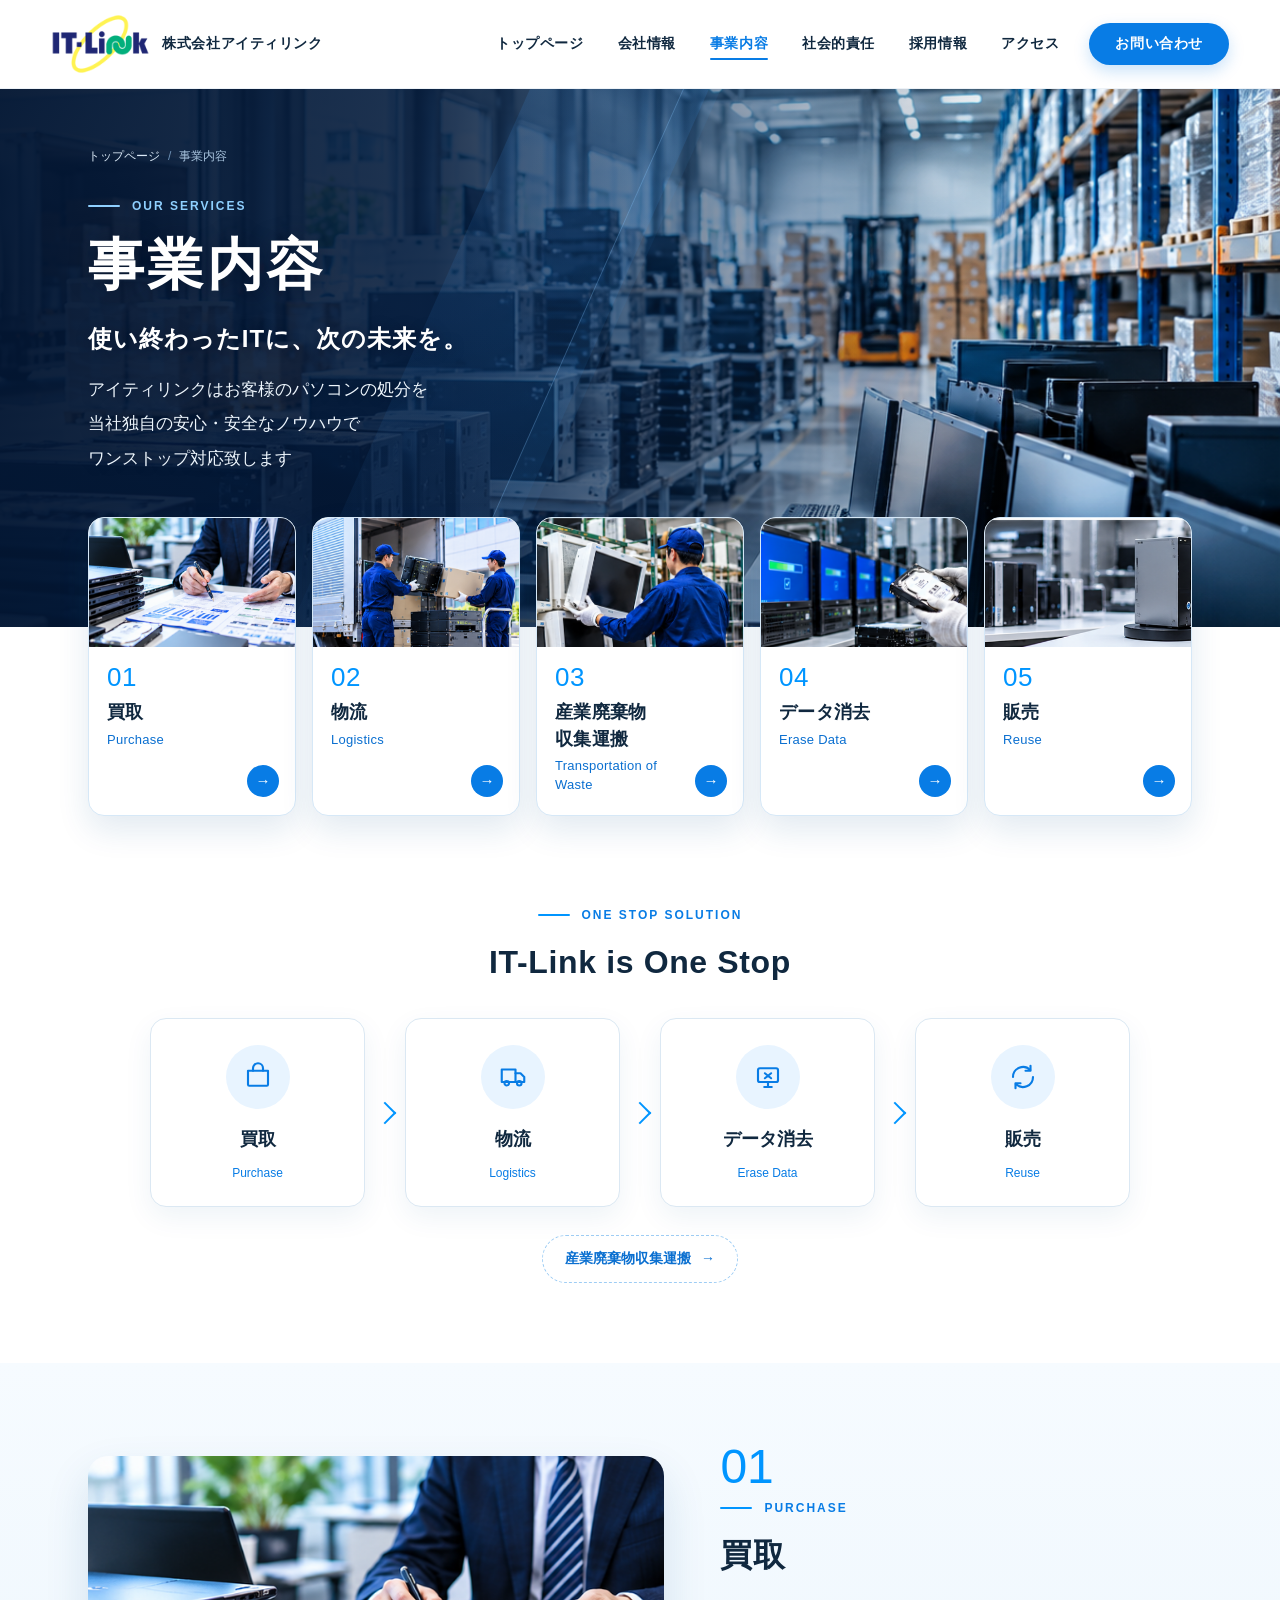
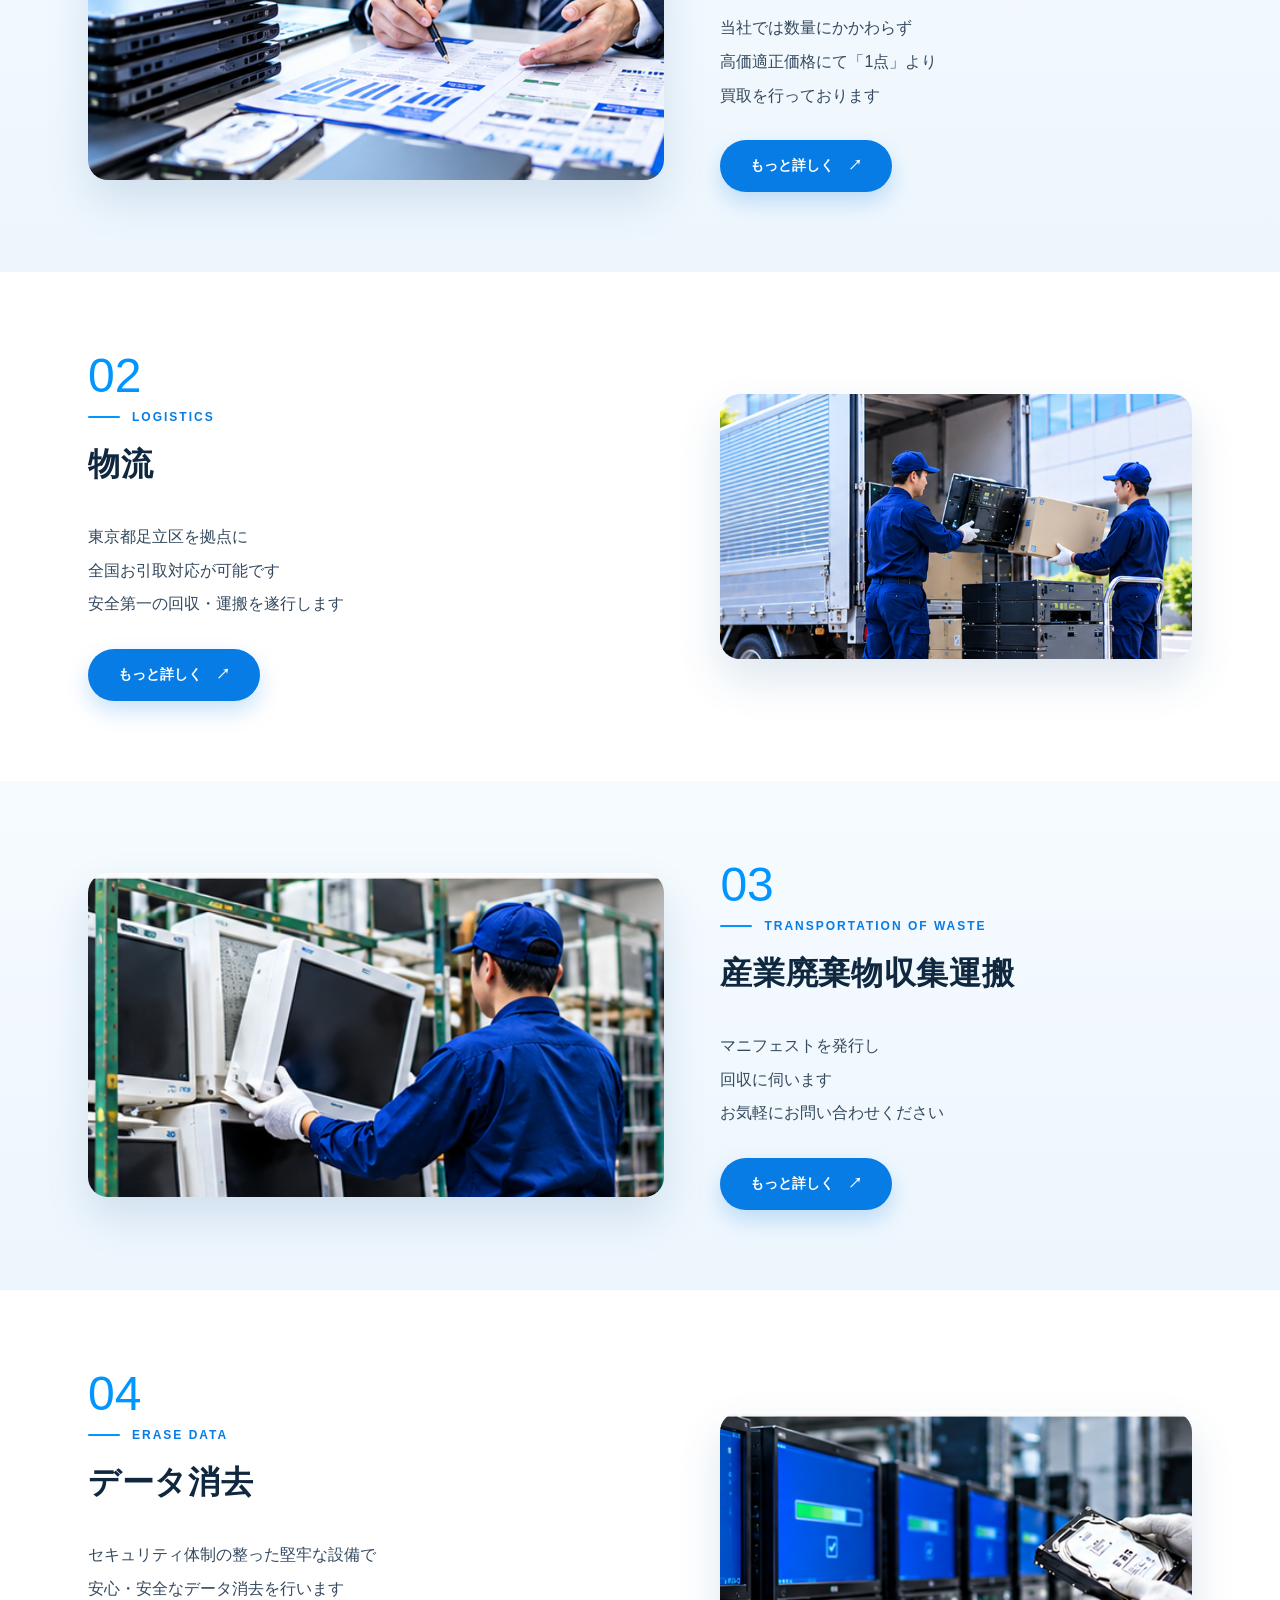
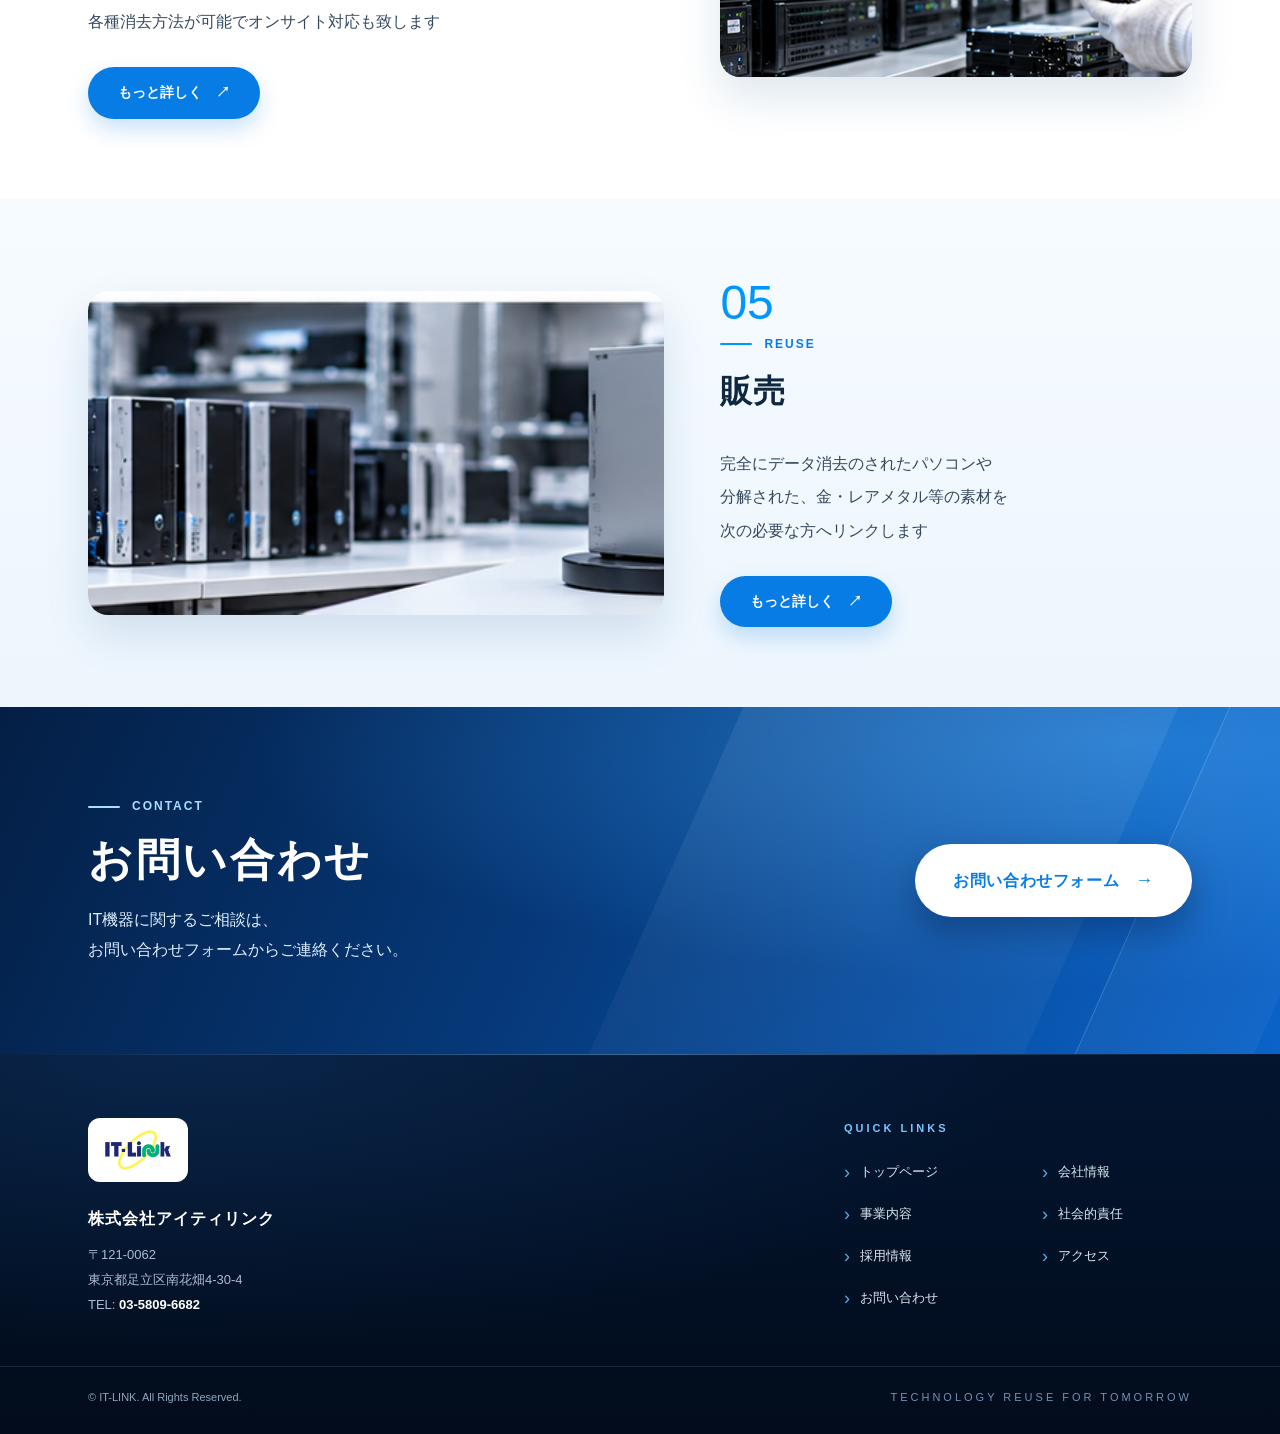
==== service/index.html @ d86beb61 "fix all manu" ====
<!DOCTYPE html>
<html lang="ja">
<head>
  <meta charset="UTF-8">
  <meta name="viewport" content="width=device-width, initial-scale=1.0">

  <meta name="description"
    content="株式会社アイティリンクの事業内容。買取・物流・産業廃棄物収集運搬・データ消去・販売をワンストップで対応致します。">

  <title>事業内容 | 株式会社アイティリンク</title>

  <link rel="stylesheet" href="../assets/css/style.css">
  <link rel="stylesheet" href="../assets/css/company.css">
  <link rel="stylesheet" href="../assets/css/service.css">
  <script src="../assets/js/main.js" defer></script>
</head>

<body class="page-service">

  <!-- HEADER (shared with homepage) -->
  <header class="site-header">
    <div class="header-inner">

      <a href="../index.html" class="site-logo"
         aria-label="株式会社アイティリンク トップページ">
        <img src="../assets/images/IT-link%20logo.png"
             alt="IT-Link"
             class="logo-image"
             width="124" height="80">
        <span class="company-name">株式会社アイティリンク</span>
      </a>

      <button class="menu-toggle"
              type="button"
              aria-label="メニューを開く"
              aria-expanded="false"
              aria-controls="main-navigation">
        <span></span>
        <span></span>
        <span></span>
      </button>

      <nav id="main-navigation"
           class="site-nav"
           aria-label="メインナビゲーション">

        <a href="../index.html" class="nav-link">トップページ</a>

        <a href="../company/index.html" class="nav-link">会社情報</a>

        <a href="index.html" class="nav-link active" aria-current="page">事業内容</a>

        <a href="../responsibility/index.html" class="nav-link">社会的責任</a>

        <a href="../recruit/index.html" class="nav-link">採用情報</a>

        <a href="../index.html#access" class="nav-link">アクセス</a>

        <a href="../contact.html" class="nav-link contact-nav">お問い合わせ</a>

      </nav>
    </div>
  </header>

  <main>

    <!-- SERVICES HERO -->
    <section class="cp-hero sv-hero">
      <!-- photo is anchored right and oversized so the source image's
           embedded heading text (left ~35%) never enters the hero -->
      <div class="sv-hero-photo" aria-hidden="true"></div>
      <div class="sv-hero-shade" aria-hidden="true"></div>
      <div class="container cp-hero-inner">
        <nav class="cp-breadcrumb" aria-label="パンくずリスト">
          <ol>
            <li><a href="../index.html">トップページ</a></li>
            <li aria-current="page">事業内容</li>
          </ol>
        </nav>

        <p class="section-label">OUR SERVICES</p>
        <h1 class="cp-hero-title">事業内容</h1>
        <p class="sv-hero-catch">使い終わったITに、次の未来を。</p>
        <p class="cp-hero-lead">アイティリンクは<wbr>お客様のパソコンの処分を<br>当社独自の安心・安全なノウハウで<br>ワンストップ対応致します</p>
      </div>
    </section>

    <!-- FIVE SERVICE CARDS -->
    <nav class="sv-cards" aria-label="事業内容 一覧">
      <div class="container">
        <ul class="sv-card-list">
          <li>
            <a href="#purchase" class="sv-card">
              <span class="sv-card-photo"><img src="../assets/images/service-01-purchase.png" alt="" width="817" height="390" loading="lazy"></span>
              <span class="sv-card-body">
                <span class="sv-card-no">01</span>
                <span class="sv-card-ja">買取</span>
                <span class="sv-card-en">Purchase</span>
                <span class="sv-card-arrow" aria-hidden="true">→</span>
              </span>
            </a>
          </li>
          <li>
            <a href="#logistics" class="sv-card">
              <span class="sv-card-photo"><img src="../assets/images/service-02-logistics.png" alt="" width="840" height="390" loading="lazy"></span>
              <span class="sv-card-body">
                <span class="sv-card-no">02</span>
                <span class="sv-card-ja">物流</span>
                <span class="sv-card-en">Logistics</span>
                <span class="sv-card-arrow" aria-hidden="true">→</span>
              </span>
            </a>
          </li>
          <li>
            <a href="#waste" class="sv-card">
              <span class="sv-card-photo"><img src="../assets/images/service-03-waste-collection.png" alt="" width="817" height="282" loading="lazy"></span>
              <span class="sv-card-body">
                <span class="sv-card-no">03</span>
                <span class="sv-card-ja">産業廃棄物<br>収集運搬</span>
                <span class="sv-card-en">Transportation of Waste</span>
                <span class="sv-card-arrow" aria-hidden="true">→</span>
              </span>
            </a>
          </li>
          <li>
            <a href="#erase" class="sv-card">
              <span class="sv-card-photo"><img src="../assets/images/service-04-data-erasure.png" alt="" width="840" height="282" loading="lazy"></span>
              <span class="sv-card-body">
                <span class="sv-card-no">04</span>
                <span class="sv-card-ja">データ消去</span>
                <span class="sv-card-en">Erase Data</span>
                <span class="sv-card-arrow" aria-hidden="true">→</span>
              </span>
            </a>
          </li>
          <li>
            <a href="#reuse" class="sv-card">
              <span class="sv-card-photo"><img src="../assets/images/service-05-sales.png" alt="" width="1672" height="238" loading="lazy"></span>
              <span class="sv-card-body">
                <span class="sv-card-no">05</span>
                <span class="sv-card-ja">販売</span>
                <span class="sv-card-en">Reuse</span>
                <span class="sv-card-arrow" aria-hidden="true">→</span>
              </span>
            </a>
          </li>
        </ul>
      </div>
    </nav>

    <!-- ONE STOP -->
    <section class="cp-section sv-onestop" id="onestop">
      <div class="container">
        <p class="section-label">ONE STOP SOLUTION</p>
        <h2 class="section-title">IT-Link is One Stop</h2>

        <ol class="sv-flow">
          <li>
            <a href="#purchase" class="sv-flow-step">
              <span class="sv-flow-icon" aria-hidden="true"><svg viewBox="0 0 24 24" fill="none" stroke="currentColor" stroke-width="1.7" stroke-linecap="round" stroke-linejoin="round"><path d="M4 7h16v11a1 1 0 01-1 1H5a1 1 0 01-1-1z"/><path d="M8 7V5a4 4 0 018 0v2"/></svg></span>
              <span class="sv-flow-ja">買取</span>
              <span class="sv-flow-en">Purchase</span>
            </a>
          </li>
          <li>
            <a href="#logistics" class="sv-flow-step">
              <span class="sv-flow-icon" aria-hidden="true"><svg viewBox="0 0 24 24" fill="none" stroke="currentColor" stroke-width="1.7" stroke-linecap="round" stroke-linejoin="round"><path d="M3 6h11v10H3z"/><path d="M14 9h4l3 3v4h-7"/><circle cx="7" cy="17" r="1.8"/><circle cx="17" cy="17" r="1.8"/></svg></span>
              <span class="sv-flow-ja">物流</span>
              <span class="sv-flow-en">Logistics</span>
            </a>
          </li>
          <li>
            <a href="#erase" class="sv-flow-step">
              <span class="sv-flow-icon" aria-hidden="true"><svg viewBox="0 0 24 24" fill="none" stroke="currentColor" stroke-width="1.7" stroke-linecap="round" stroke-linejoin="round"><rect x="4" y="5" width="16" height="11" rx="1.5"/><path d="M9 20h6M12 16v4M9.5 9l5 4M14.5 9l-5 4"/></svg></span>
              <span class="sv-flow-ja">データ消去</span>
              <span class="sv-flow-en">Erase Data</span>
            </a>
          </li>
          <li>
            <a href="#reuse" class="sv-flow-step">
              <span class="sv-flow-icon" aria-hidden="true"><svg viewBox="0 0 24 24" fill="none" stroke="currentColor" stroke-width="1.7" stroke-linecap="round" stroke-linejoin="round"><path d="M20 12a8 8 0 01-13.7 5.6"/><path d="M4 12a8 8 0 0113.7-5.6"/><path d="M18 3v4h-4M6 21v-4h4"/></svg></span>
              <span class="sv-flow-ja">販売</span>
              <span class="sv-flow-en">Reuse</span>
            </a>
          </li>
        </ol>

        <p class="sv-flow-extra">
          <a href="#waste">産業廃棄物収集運搬 <span aria-hidden="true">→</span></a>
        </p>
      </div>
    </section>

    <!-- SERVICE DETAILS -->
    <section class="cp-section cp-section--tint sv-detail" id="purchase">
      <div class="container sv-detail-inner">
        <figure class="sv-detail-photo">
          <img src="../assets/images/service-01-purchase.png" alt="買取のイメージ画像" width="817" height="390" loading="lazy">
        </figure>
        <div class="sv-detail-text">
          <p class="sv-detail-no">01</p>
          <p class="section-label">PURCHASE</p>
          <h2 class="section-title">買取</h2>
          <p class="sv-detail-desc">当社では数量にかかわらず<br>高価適正価格にて「1点」より<br>買取を行っております</p>
          <a href="https://www.it-link.jp/purchase.html" class="sv-more" target="_blank" rel="noopener noreferrer">
            もっと詳しく <span aria-hidden="true">↗</span>
            <span class="contact-note">（公式サイトの買取ページが新しいタブで開きます）</span>
          </a>
        </div>
      </div>
    </section>

    <section class="cp-section sv-detail sv-detail--reverse" id="logistics">
      <div class="container sv-detail-inner">
        <figure class="sv-detail-photo">
          <img src="../assets/images/service-02-logistics.png" alt="物流のイメージ画像" width="840" height="390" loading="lazy">
        </figure>
        <div class="sv-detail-text">
          <p class="sv-detail-no">02</p>
          <p class="section-label">LOGISTICS</p>
          <h2 class="section-title">物流</h2>
          <p class="sv-detail-desc">東京都足立区を拠点に<br>全国お引取対応が可能です<br>安全第一の回収・運搬を遂行します</p>
          <a href="https://www.it-link.jp/logistics.html" class="sv-more" target="_blank" rel="noopener noreferrer">
            もっと詳しく <span aria-hidden="true">↗</span>
            <span class="contact-note">（公式サイトの物流ページが新しいタブで開きます）</span>
          </a>
        </div>
      </div>
    </section>

    <section class="cp-section cp-section--tint sv-detail" id="waste">
      <div class="container sv-detail-inner">
        <figure class="sv-detail-photo">
          <img src="../assets/images/service-03-waste-collection.png" alt="産業廃棄物収集運搬のイメージ画像" width="817" height="282" loading="lazy">
        </figure>
        <div class="sv-detail-text">
          <p class="sv-detail-no">03</p>
          <p class="section-label">TRANSPORTATION OF WASTE</p>
          <h2 class="section-title">産業廃棄物収集運搬</h2>
          <p class="sv-detail-desc">マニフェストを発行し<br>回収に伺います<br>お気軽にお問い合わせください</p>
          <a href="https://www.it-link.jp/waste.html" class="sv-more" target="_blank" rel="noopener noreferrer">
            もっと詳しく <span aria-hidden="true">↗</span>
            <span class="contact-note">（公式サイトの産業廃棄物収集運搬ページが新しいタブで開きます）</span>
          </a>
        </div>
      </div>
    </section>

    <section class="cp-section sv-detail sv-detail--reverse" id="erase">
      <div class="container sv-detail-inner">
        <figure class="sv-detail-photo">
          <img src="../assets/images/service-04-data-erasure.png" alt="データ消去のイメージ画像" width="840" height="282" loading="lazy">
        </figure>
        <div class="sv-detail-text">
          <p class="sv-detail-no">04</p>
          <p class="section-label">ERASE DATA</p>
          <h2 class="section-title">データ消去</h2>
          <p class="sv-detail-desc">セキュリティ体制の整った堅牢な設備で<br>安心・安全なデータ消去を行います<br>各種消去方法が可能でオンサイト対応も致します</p>
          <a href="https://www.it-link.jp/erase.html" class="sv-more" target="_blank" rel="noopener noreferrer">
            もっと詳しく <span aria-hidden="true">↗</span>
            <span class="contact-note">（公式サイトのデータ消去ページが新しいタブで開きます）</span>
          </a>
        </div>
      </div>
    </section>

    <section class="cp-section cp-section--tint sv-detail" id="reuse">
      <div class="container sv-detail-inner">
        <figure class="sv-detail-photo">
          <img src="../assets/images/service-05-sales.png" alt="販売のイメージ画像" width="1672" height="238" loading="lazy">
        </figure>
        <div class="sv-detail-text">
          <p class="sv-detail-no">05</p>
          <p class="section-label">REUSE</p>
          <h2 class="section-title">販売</h2>
          <p class="sv-detail-desc">完全にデータ消去のされたパソコンや<br>分解された、金・レアメタル等の素材を<br>次の必要な方へリンクします</p>
          <a href="https://www.it-link.jp/reuse.html" class="sv-more" target="_blank" rel="noopener noreferrer">
            もっと詳しく <span aria-hidden="true">↗</span>
            <span class="contact-note">（公式サイトの販売ページが新しいタブで開きます）</span>
          </a>
        </div>
      </div>
    </section>

    <!-- CONTACT (shared with homepage) -->
    <section class="contact-section section" id="contact">
      <div class="container contact-layout">

        <div class="contact-text">
          <p class="section-label">CONTACT</p>
          <h2 class="section-title">お問い合わせ</h2>
          <p class="contact-description">IT機器に関するご相談は、<br>お問い合わせフォームから<wbr>ご連絡ください。</p>
        </div>

        <div class="contact-action">
          <a href="../contact.html" class="contact-button">
            お問い合わせフォーム <span class="contact-button-icon" aria-hidden="true">→</span>
          </a>
        </div>

      </div>
    </section>

  </main>

  <!-- FOOTER (shared with homepage) -->
  <footer class="site-footer">
    <div class="container footer-inner">

      <div class="footer-company">
        <span class="footer-logo">
          <img src="../assets/images/IT-link%20logo.png" alt="IT-Link"
               width="124" height="80" loading="lazy">
        </span>
        <p class="footer-name">株式会社アイティリンク</p>
        <address class="footer-address">
          〒121-0062<br>
          東京都足立区南花畑4-30-4<br>
          TEL: <a href="tel:0358096682">03-5809-6682</a>
        </address>
      </div>

      <nav class="footer-nav" aria-label="フッターナビゲーション">
        <p class="footer-nav-title">QUICK LINKS</p>
        <ul class="footer-links">
          <li><a href="../index.html">トップページ</a></li>
          <li><a href="../company/index.html">会社情報</a></li>
          <li><a href="index.html" aria-current="page">事業内容</a></li>
          <li><a href="../responsibility/index.html">社会的責任</a></li>
          <li><a href="../recruit/index.html">採用情報</a></li>
          <li><a href="../index.html#access">アクセス</a></li>
          <li><a href="../contact.html">お問い合わせ</a></li>
        </ul>
      </nav>

    </div>

    <div class="footer-bottom">
      <div class="container footer-bottom-inner">
        <p class="footer-copy">&copy; IT-LINK. All Rights Reserved.</p>
        <p class="footer-tagline">TECHNOLOGY REUSE FOR TOMORROW</p>
      </div>
    </div>
  </footer>

</body>
</html>
---- assets/css/style.css ----
/* =========================================================
   IT-Link Homepage — Design B
   ========================================================= */

:root {
  --blue: #087ce5;
  --blue-bright: #0095ff;
  --blue-deep: #075cce;
  --navy: #052a50;
  --ink: #10283f;
  --muted: #5d7083;
  --pale: #ecf7ff;
  --pale-2: #e2f3ff;
  --line: #dce7ee;
  --white: #ffffff;
  --radius: 14px;
  --container: 1180px;
  --gutter: 38px;
}

*,
*::before,
*::after {
  box-sizing: border-box;
}

html {
  scroll-behavior: smooth;
  scroll-padding-top: 100px;
}

body {
  margin: 0;
  background: var(--white);
  color: var(--ink);
  font-family: "Noto Sans JP", "Hiragino Sans", "Yu Gothic", Meiryo, sans-serif;
  line-height: 1.85;
  overflow-x: hidden;
}

a {
  color: inherit;
  text-decoration: none;
}

img {
  max-width: 100%;
}

button {
  font: inherit;
  cursor: pointer;
}

a:focus-visible,
button:focus-visible {
  outline: 3px solid #0064b9;
  outline-offset: 4px;
}

.container {
  max-width: var(--container);
  margin: 0 auto;
  padding: 0 var(--gutter);
}

.section {
  padding-top: 80px;
  padding-bottom: 80px;
}

.section-label {
  margin: 0 0 12px;
  color: var(--blue);
  font-size: 12px;
  font-weight: 800;
  letter-spacing: 2px;
}

.section-title {
  margin: 0 0 20px;
  font-size: 32px;
  line-height: 1.5;
  letter-spacing: 0.02em;
}

.section-description {
  margin: 0 0 35px;
  color: var(--muted);
  font-size: 14px;
}

/* Shared pill buttons */
.outline-button,
.contact-button {
  display: inline-flex;
  align-items: center;
  gap: 20px;
  padding: 10px 25px;
  border-radius: 50px;
  font-size: 13px;
  font-weight: 700;
  transition: background 0.2s, transform 0.2s;
}

.outline-button {
  border: 1px solid #65b5ff;
  color: #0080dc;
}

.outline-button:hover {
  background: #e6f4ff;
  transform: translateY(-2px);
}

/* =========================================================
   HEADER
   ========================================================= */

.site-header {
  position: sticky;
  top: 0;
  z-index: 100;
  background: rgba(255, 255, 255, 0.94);
  backdrop-filter: blur(16px);
  border-bottom: 1px solid #edf2f7;
}

.header-inner {
  position: relative;
  display: flex;
  align-items: center;
  justify-content: space-between;
  gap: 28px;
  padding: 12px 4%;
}

/* HEADER LOGO */
.site-logo {
  display: inline-flex;
  align-items: center;
  gap: 12px;
  text-decoration: none;
  flex-shrink: 0;
}

.logo-image {
  display: block;
  width: auto;
  height: 64px;
  max-width: 100%;
  object-fit: contain;
}

.company-name {
  color: var(--ink);
  font-size: 14px;
  font-weight: 700;
  letter-spacing: 0.04em;
  white-space: nowrap;
}

.site-nav {
  display: flex;
  align-items: center;
  gap: 6px;
}

/* single-line Japanese labels with a thin underline indicator */
.nav-link {
  position: relative;
  display: flex;
  align-items: center;
  padding: 10px 14px;
  color: var(--ink);
  font-size: 14px;
  font-weight: 700;
  line-height: 1.4;
  letter-spacing: 0.04em;
  white-space: nowrap;
  transition: color 0.2s;
}

.nav-link::after {
  content: "";
  position: absolute;
  left: 14px;
  right: 14px;
  bottom: 4px;
  height: 2px;
  border-radius: 2px;
  background: var(--blue);
  transform: scaleX(0);
  transition: transform 0.25s;
}

.nav-link:hover,
.nav-link.active {
  color: var(--blue);
}

.nav-link:hover::after,
.nav-link.active::after {
  transform: scaleX(1);
}

.nav-link.contact-nav {
  margin-left: 10px;
  padding: 11px 26px;
  border-radius: 50px;
  background: var(--blue);
  color: var(--white);
  box-shadow: 0 6px 16px rgba(8, 124, 229, 0.22);
  transition: background 0.2s, transform 0.2s;
}

.nav-link.contact-nav::after {
  display: none;
}

.nav-link.contact-nav:hover {
  background: var(--blue-deep);
  color: var(--white);
  transform: translateY(-1px);
}

.menu-toggle {
  display: none;
  width: 44px;
  height: 44px;
  padding: 0;
  border: 1px solid #cce5f8;
  border-radius: 50%;
  background: var(--white);
  flex-direction: column;
  align-items: center;
  justify-content: center;
  gap: 5px;
}

.menu-toggle span {
  display: block;
  width: 18px;
  height: 2px;
  border-radius: 2px;
  background: var(--blue);
  transition: transform 0.2s, opacity 0.2s;
}

.menu-toggle[aria-expanded="true"] span:nth-child(1) {
  transform: translateY(7px) rotate(45deg);
}

.menu-toggle[aria-expanded="true"] span:nth-child(2) {
  opacity: 0;
}

.menu-toggle[aria-expanded="true"] span:nth-child(3) {
  transform: translateY(-7px) rotate(-45deg);
}

/* =========================================================
   HERO
   ========================================================= */

.hero {
  display: flex;
  align-items: center;
  min-height: clamp(440px, 44vw, 700px);
  border-radius: 0 0 85px 0;
  color: var(--white);
  background-color: #06275a;
  background-image:
    linear-gradient(90deg, rgba(5, 34, 80, 0.75) 0%, rgba(5, 34, 80, 0.35) 38%, rgba(5, 34, 80, 0) 60%),
    url("../images/hero-itlink.png");
  background-size: 100% 100%, cover;
  background-position: center, right center;
  background-repeat: no-repeat;
}

.hero-inner {
  width: 100%;
  max-width: var(--container);
  margin: 0 auto;
  padding: 60px var(--gutter);
}

.hero .section-label {
  color: #a9deff;
  font-size: 10px;
}

.hero h1 {
  max-width: 600px;
  margin: 14px 0 23px;
  font-size: clamp(36px, 3.6vw, 58px);
  line-height: 1.4;
  letter-spacing: -1px;
}

.hero-description {
  margin: 0;
  color: #e0f2ff;
  font-size: 17px;
}

.hero-bottom-text {
  display: flex;
  align-items: center;
  gap: 24px;
  margin: 40px 0 0;
  font-size: 10px;
  letter-spacing: 2px;
}

.hero-bottom-text::before {
  content: "";
  width: 60px;
  height: 1px;
  background: #b8dfff;
}

.hero-bottom-text::after {
  content: "↓";
  font-size: 21px;
  line-height: 1;
}

/* =========================================================
   SERVICE
   ========================================================= */

.services {
  padding-bottom: 20px;
  overflow: hidden;
}

.service-grid {
  display: grid;
  grid-template-columns: repeat(2, 1fr);
  gap: 20px;
}

.service-card {
  position: relative;
  display: flex;
  min-height: 290px;
  overflow: hidden;
  border-radius: var(--radius);
  background: #dceefb;
  box-shadow: 0 10px 30px rgba(0, 72, 140, 0.08);
  isolation: isolate;
}

.service-card-05 {
  grid-column: 1 / -1;
  min-height: 250px;
}

/* photo (slight scale hides thin crop edges in the source files) */
.service-image {
  position: absolute;
  inset: 0;
  z-index: -2;
  width: 100%;
  height: 100%;
  object-fit: cover;
  object-position: right center;
  transform: scale(1.04);
  transition: transform 0.5s ease;
}

.service-card:hover .service-image {
  transform: scale(1.08);
}

/* soft outer diagonal layer */
.service-card::before {
  content: "";
  position: absolute;
  inset: 0;
  z-index: -1;
  background: linear-gradient(105deg, rgba(234, 246, 255, 0.55) 0%, rgba(234, 246, 255, 0.55) 62%, transparent 62.2%);
}

.service-card-05::before {
  background: linear-gradient(105deg, rgba(234, 246, 255, 0.55) 0%, rgba(234, 246, 255, 0.55) 44%, transparent 44.2%);
}

/* translucent text panel with diagonal edge */
.service-body {
  display: flex;
  flex-direction: column;
  align-items: flex-start;
  justify-content: center;
  width: 56%;
  padding: 28px 64px 28px 32px;
  background: rgba(236, 247, 255, 0.9);
  clip-path: polygon(0 0, 100% 0, 80% 100%, 0 100%);
  backdrop-filter: blur(2px);
}

.service-card-05 .service-body {
  width: 40%;
}

.service-number {
  color: #0085e8;
  font-size: 12px;
  font-weight: 700;
  letter-spacing: 2px;
}

.service-card h3 {
  margin: 4px 0 2px;
  color: var(--ink);
  font-size: 27px;
  line-height: 1.4;
}

.service-en {
  margin: 0;
  color: #4a6a86;
  font-size: 11px;
  font-weight: 600;
  line-height: 1.5;
  letter-spacing: 1.5px;
}

.service-line {
  display: block;
  width: 48px;
  height: 3px;
  margin: 14px 0 18px;
  border-radius: 3px;
  background: linear-gradient(90deg, var(--blue-bright), #2fae5a);
}

.service-button {
  display: inline-flex;
  align-items: center;
  gap: 10px;
  padding: 9px 20px;
  border-radius: 50px;
  background: #1e8a3c;
  color: var(--white);
  font-size: 13px;
  font-weight: 700;
  line-height: 1.4;
  box-shadow: 0 6px 14px rgba(30, 138, 60, 0.25);
  transition: background 0.2s, transform 0.2s;
}

.service-button:hover {
  background: #176f30;
  transform: translateY(-2px);
}

/* Outline "IT-LINK" band */
.background-text {
  width: 100vw;
  margin: 30px 0 0 calc(50% - 50vw);
  overflow: hidden;
  white-space: nowrap;
  color: transparent;
  -webkit-text-stroke: 1px #cbe7ff;
  font: bold 130px/1.2 Arial, sans-serif;
  letter-spacing: 8px;
  user-select: none;
  pointer-events: none;
}

/* Two identical groups side by side; shifting the track by -50%
   lands group 2 exactly where group 1 started, so the loop never jumps. */
.background-text-track {
  display: flex;
  width: max-content;
  animation: background-text-marquee 30s linear infinite;
  will-change: transform;
}

.background-text-group {
  display: flex;
  flex-shrink: 0;
}

.background-text-group > span {
  padding-right: 0.35em;
}

@keyframes background-text-marquee {
  from {
    transform: translate3d(0, 0, 0);
  }

  to {
    transform: translate3d(-50%, 0, 0);
  }
}

/* =========================================================
   COMPANY
   ========================================================= */

.company-section {
  padding-top: 80px;
  padding-bottom: 80px;
  background: linear-gradient(180deg, #f7fbfe 0%, #ffffff 100%);
}

/* one unified card: text 45% / image 55% */
.company-card {
  display: grid;
  grid-template-columns: minmax(0, 45fr) minmax(0, 55fr);
  min-height: 440px;
  overflow: hidden;
  border: 1px solid #e3eef7;
  border-radius: 28px;
  background: var(--white);
  box-shadow: 0 24px 60px rgba(18, 82, 140, 0.12);
}

.company-content {
  display: flex;
  flex-direction: column;
  justify-content: center;
  align-items: flex-start;
  padding: 64px 56px;
  background: linear-gradient(135deg, #ffffff 0%, #f4f9fe 55%, #e8f3fd 100%);
}

/* label with a leading blue rule */
.company-section .section-label {
  display: flex;
  align-items: center;
  gap: 12px;
}

.company-section .section-label::before {
  content: "";
  width: 32px;
  height: 2px;
  border-radius: 2px;
  background: var(--blue-bright);
}

.company-section .section-title {
  margin-bottom: 22px;
  font-size: 38px;
  letter-spacing: 0.06em;
}

.company-content .section-description {
  margin-bottom: 34px;
  padding-left: 18px;
  border-left: 2px solid #cfe6f8;
  color: #4f6478;
  font-size: 15px;
  line-height: 2.1;
}

/* solid blue pill with round arrow */
.company-button {
  display: inline-flex;
  align-items: center;
  gap: 18px;
  min-height: 52px;
  padding: 7px 7px 7px 28px;
  border-radius: 50px;
  background: var(--blue);
  color: var(--white);
  font-size: 14px;
  font-weight: 700;
  letter-spacing: 0.06em;
  box-shadow: 0 10px 24px rgba(8, 124, 229, 0.25);
  transition: background 0.2s, box-shadow 0.2s, transform 0.2s;
}

.company-button-arrow {
  display: grid;
  place-items: center;
  width: 38px;
  height: 38px;
  border-radius: 50%;
  background: var(--white);
  color: var(--blue);
  font-size: 15px;
  transition: transform 0.2s;
}

.company-button:hover {
  background: var(--blue-deep);
  box-shadow: 0 14px 28px rgba(8, 124, 229, 0.3);
  transform: translateY(-2px);
}

.company-button:hover .company-button-arrow {
  transform: translateX(3px);
}

/* image fills the whole right half */
.company-image {
  position: relative;
  min-height: 100%;
  margin: 0;
  overflow: hidden;
}

.company-image img {
  position: absolute;
  inset: 0;
  display: block;
  width: 100%;
  height: 100%;
  object-fit: cover;
  object-position: 5% center;
  transition: transform 0.6s ease;
}

.company-card:hover .company-image img {
  transform: scale(1.03);
}

/* disclaimer label on the image */
.company-image figcaption {
  position: absolute;
  right: 16px;
  bottom: 16px;
  z-index: 2;
  padding: 3px 12px;
  border-radius: 20px;
  background: rgba(255, 255, 255, 0.88);
  color: #3f5568;
  font-size: 11px;
  line-height: 1.6;
}

/* fade-in on scroll (enabled by main.js only) */
.reveal-ready .company-card {
  opacity: 0;
  transform: translateY(24px);
  transition: opacity 0.8s ease, transform 0.8s ease;
}

.reveal-ready .company-card.is-visible {
  opacity: 1;
  transform: none;
}

/* =========================================================
   ENVIRONMENT
   ========================================================= */

/* full-width pale-blue band: image bleeds to the left edge */
.environment-section {
  padding: 0;
  background: linear-gradient(90deg, #e2f3ff 0%, #eef8ff 100%);
}

.environment-layout {
  display: grid;
  grid-template-columns: 50% minmax(0, 1fr);
  align-items: stretch;
}

.environment-content {
  align-self: center;
  /* right edge lines up with the page container */
  padding: 56px max(var(--gutter), calc((100vw - var(--container)) / 2 + var(--gutter))) 56px 64px;
}

/* label with a leading green rule */
.environment-section .section-label {
  display: flex;
  align-items: center;
  gap: 12px;
}

.environment-section .section-label::before {
  content: "";
  width: 32px;
  height: 2px;
  border-radius: 2px;
  background: #2fae5a;
}

.environment-section .section-title {
  margin-bottom: 18px;
  font-size: 36px;
  letter-spacing: 0.04em;
}

.environment-lead {
  margin: 0 0 26px;
  color: #4f6478;
  font-size: 15px;
  line-height: 2;
}

.environment-caption {
  display: inline-flex;
  align-items: center;
  gap: 10px;
  margin: 0;
  padding: 8px 18px;
  border-radius: 50px;
  background: #e8f6ec;
  color: #1f7a3c;
  font-size: 14px;
  font-weight: 700;
}

.environment-caption::before {
  content: "";
  width: 8px;
  height: 8px;
  border-radius: 50%;
  background: #2fae5a;
}

/* image fills the left half, rounded top-right corner */
.environment-image {
  position: relative;
  min-height: 400px;
  margin: 0;
  overflow: hidden;
  border-radius: 0 140px 0 0;
}

.environment-image img {
  position: absolute;
  inset: 0;
  display: block;
  width: 100%;
  height: 100%;
  object-fit: cover;
  object-position: 72% center;
}

/* =========================================================
   SOCIAL RESPONSIBILITY
   ========================================================= */

.responsibility-section {
  padding-top: 72px;
  padding-bottom: 72px;
  background: linear-gradient(180deg, #f6fbff 0%, #edf6fd 100%);
}

/* label with a leading blue rule */
.responsibility-section .section-label {
  display: flex;
  align-items: center;
  gap: 12px;
}

.responsibility-section .section-label::before {
  content: "";
  width: 32px;
  height: 2px;
  border-radius: 2px;
  background: var(--blue-bright);
}

.responsibility-grid {
  display: grid;
  grid-template-columns: repeat(3, minmax(0, 1fr));
  gap: 24px;
  margin-top: 32px;
}

/* vertical card: icon / title / link (equal heights via grid stretch) */
.responsibility-card {
  display: flex;
  flex-direction: column;
  align-items: flex-start;
  min-height: 236px;
  padding: 32px 28px 26px;
  border: 1px solid #dbe8f3;
  border-radius: 18px;
  background: var(--white);
  box-shadow: 0 10px 30px rgba(18, 82, 140, 0.07);
  transition: border-color 0.25s, box-shadow 0.25s, transform 0.25s;
}

.responsibility-icon {
  display: grid;
  place-items: center;
  width: 64px;
  height: 64px;
  margin-bottom: 22px;
  overflow: hidden;
  border-radius: 16px;
  background: #e8f4ff;
  transition: box-shadow 0.25s;
}

/* 3D artwork: the source files carry their own pale-blue tile with
   uneven white corners, so zoom slightly and let the tile clip them */
.responsibility-icon img {
  --icon-zoom: 1.18;
  display: block;
  width: 100%;
  height: 100%;
  object-fit: cover;
  transform: scale(var(--icon-zoom));
  transition: transform 0.25s;
}

/* per-file crop: keep the orbit ring, hide the privacy file's left strip */
.responsibility-icon img[src*="security"] {
  --icon-zoom: 1.13;
  transform-origin: 55% 55%;
}

.responsibility-icon img[src*="privacy"] {
  --icon-zoom: 1.12;
  transform-origin: 84% 50%;
}

.responsibility-title {
  margin: 0 0 24px;
  color: var(--ink);
  font-size: 19px;
  font-weight: 700;
  line-height: 1.5;
  letter-spacing: 0.02em;
}

/* link row pinned to the card bottom */
.responsibility-more {
  width: 100%;
  margin-top: auto;
  padding-top: 16px;
  border-top: 1px solid #edf2f8;
  color: #0080dc;
  font-size: 13px;
  font-weight: 700;
  white-space: nowrap;
}

.responsibility-more span {
  display: inline-block;
  margin-left: 4px;
  transition: transform 0.25s;
}

.responsibility-card:hover,
.responsibility-card:focus-visible {
  border-color: #5aaef0;
  box-shadow: 0 18px 38px rgba(0, 105, 197, 0.14);
  transform: translateY(-4px);
}

.responsibility-card:hover .responsibility-icon,
.responsibility-card:focus-visible .responsibility-icon {
  box-shadow: 0 0 0 3px var(--blue);
}

.responsibility-card:hover .responsibility-icon img,
.responsibility-card:focus-visible .responsibility-icon img {
  transform: scale(calc(var(--icon-zoom) + 0.05));
}

.responsibility-card:hover .responsibility-more span,
.responsibility-card:focus-visible .responsibility-more span {
  transform: translateX(4px);
}

/* =========================================================
   REUSE STORE / SOCIAL MEDIA
   ========================================================= */

.links-section {
  padding-top: 72px;
  padding-bottom: 80px;
  background: linear-gradient(180deg, #ffffff 0%, #f6fafe 100%);
}

/* two equal-height cards */
.links-layout {
  display: grid;
  grid-template-columns: repeat(2, minmax(0, 1fr));
  align-items: stretch;
  gap: 24px;
}

.links-block {
  display: flex;
  flex-direction: column;
  padding: 36px 32px 32px;
  border: 1px solid #dbe8f3;
  border-radius: 18px;
  background: var(--white);
  box-shadow: 0 10px 30px rgba(18, 82, 140, 0.07);
}

.links-description {
  margin: -6px 0 24px;
  color: #627586;
  font-size: 14px;
}

.link-cards {
  display: flex;
  flex-direction: column;
  gap: 12px;
  margin-top: auto;
}

/* full-width row: logo | name | arrow */
.link-card {
  display: flex;
  align-items: center;
  gap: 16px;
  min-height: 72px;
  padding: 12px 20px 12px 12px;
  border: 1px solid #e1ecf5;
  border-radius: 12px;
  background: #f8fbfe;
  color: var(--ink);
  font-size: 15px;
  font-weight: 700;
  transition: border-color 0.2s, background 0.2s, box-shadow 0.2s, transform 0.2s;
}

/* uniform logo tile; square brand tiles fill it, glyphs sit inside */
.link-logo {
  display: grid;
  flex-shrink: 0;
  place-items: center;
  width: 48px;
  height: 48px;
  padding: 8px;
  overflow: hidden;
  border: 1px solid #e3edf5;
  border-radius: 12px;
  background: var(--white);
}

.link-logo img {
  display: block;
  width: 100%;
  height: 100%;
  object-fit: contain;
}

.link-logo--fill {
  padding: 0;
  border: 0;
}

.link-logo--fill img {
  object-fit: cover;
}

.link-card-name {
  flex: 1;
  min-width: 0;
}

.link-card-icon {
  color: var(--blue-bright);
  font-size: 17px;
  transition: transform 0.2s;
}

/* screen-reader-only "opens in new tab" note */
.link-card-note {
  position: absolute;
  width: 1px;
  height: 1px;
  overflow: hidden;
  clip: rect(0 0 0 0);
  white-space: nowrap;
}

.link-card:hover,
.link-card:focus-visible {
  border-color: #5aaef0;
  background: var(--white);
  box-shadow: 0 10px 24px rgba(0, 105, 197, 0.12);
  transform: translateY(-2px);
}

.link-card:hover .link-card-icon,
.link-card:focus-visible .link-card-icon {
  transform: translate(3px, -3px);
}

/* =========================================================
   ACCESS
   ========================================================= */

.access-section {
  padding-top: 80px;
  padding-bottom: 88px;
  background: linear-gradient(180deg, #f3f8fd 0%, #eaf4fc 100%);
}

/* details card | large map */
.access-layout {
  display: grid;
  grid-template-columns: minmax(0, 0.8fr) minmax(0, 1.2fr);
  align-items: stretch;
  gap: 28px;
}

.access-card {
  display: flex;
  flex-direction: column;
  align-items: flex-start;
  padding: 40px 38px;
  border: 1px solid #dbe8f3;
  border-radius: 18px;
  background: var(--white);
  box-shadow: 0 10px 30px rgba(18, 82, 140, 0.07);
}

.access-heading .section-title {
  margin-bottom: 18px;
}


.access-list {
  width: 100%;
  margin: 4px 0 28px;
}

/* icon | label over value */
.access-list > div {
  display: grid;
  grid-template-columns: 38px minmax(0, 1fr);
  grid-template-areas:
    "icon label"
    "icon value";
  column-gap: 14px;
  row-gap: 1px;
  align-items: start;
  padding: 14px 0;
  border-top: 1px solid #edf2f8;
}

.access-list > div:last-child {
  border-bottom: 1px solid #edf2f8;
}

.access-icon {
  grid-area: icon;
  display: grid;
  place-items: center;
  width: 38px;
  height: 38px;
  border-radius: 10px;
  background: #e8f4ff;
  color: var(--blue);
}

.access-icon svg {
  width: 20px;
  height: 20px;
}

.access-list dt {
  grid-area: label;
  color: var(--blue);
  font-size: 12px;
  font-weight: 700;
  letter-spacing: 0.06em;
  line-height: 1.6;
}

.access-list dd {
  grid-area: value;
  margin: 0;
  color: var(--ink);
  font-size: 15px;
  line-height: 1.75;
}

.access-list .access-phone {
  font-size: 20px;
  font-weight: 700;
  line-height: 1.4;
}

.access-phone a:hover {
  color: var(--blue);
}

.access-phone-note {
  display: inline-block;
  white-space: nowrap;
  margin-left: 2px;
  color: #4f6478;
  font-size: 14px;
  font-weight: 500;
}

/* solid blue map button */
.access-map-button {
  display: inline-flex;
  align-items: center;
  gap: 14px;
  margin-top: auto;
  padding: 13px 28px;
  border-radius: 50px;
  background: var(--blue);
  color: var(--white);
  font-size: 14px;
  font-weight: 700;
  box-shadow: 0 10px 22px rgba(8, 124, 229, 0.22);
  transition: background 0.2s, transform 0.2s, box-shadow 0.2s;
}

.access-map-button span[aria-hidden] {
  transition: transform 0.2s;
}

.access-map-button:hover {
  background: var(--blue-deep);
  box-shadow: 0 14px 26px rgba(8, 124, 229, 0.3);
  transform: translateY(-2px);
}

.access-map-button:hover span[aria-hidden] {
  transform: translateX(3px);
}

/* screen-reader-only new-tab note */
.access-note {
  position: absolute;
  width: 1px;
  height: 1px;
  overflow: hidden;
  clip: rect(0 0 0 0);
  white-space: nowrap;
}

/* large rounded map */
.access-map {
  position: relative;
  min-height: 460px;
  overflow: hidden;
  border: 1px solid #dbe8f3;
  border-radius: 18px;
  background: #e8eef3;
  box-shadow: 0 10px 30px rgba(18, 82, 140, 0.07);
}

.access-map iframe {
  position: absolute;
  inset: 0;
  width: 100%;
  height: 100%;
  border: 0;
}

/* =========================================================
   CONTACT
   ========================================================= */

/* deep navy -> corporate blue, with soft highlight */
.contact-section {
  position: relative;
  overflow: hidden;
  isolation: isolate;
  padding-top: 88px;
  padding-bottom: 88px;
  background:
    radial-gradient(ellipse at 88% 10%, rgba(64, 170, 255, 0.45), transparent 55%),
    linear-gradient(115deg, #041f45 0%, #06397a 45%, #0a63c9 100%);
  color: var(--white);
}

/* translucent diagonal bands (echo the hero) */
.contact-section::before,
.contact-section::after {
  content: "";
  position: absolute;
  z-index: -1;
  top: -40%;
  height: 180%;
  transform: skewX(-24deg);
  pointer-events: none;
}

.contact-section::before {
  right: 14%;
  width: 34%;
  background: linear-gradient(180deg, rgba(255, 255, 255, 0.09) 0%, rgba(255, 255, 255, 0.02) 100%);
}

.contact-section::after {
  right: -4%;
  width: 14%;
  border-left: 1px solid rgba(255, 255, 255, 0.18);
  background: rgba(255, 255, 255, 0.04);
}

.contact-layout {
  display: flex;
  align-items: center;
  justify-content: space-between;
  gap: 48px;
}

/* label with a leading rule, as in Company / CSR */
.contact-section .section-label {
  display: flex;
  align-items: center;
  gap: 12px;
  color: #a9deff;
}

.contact-section .section-label::before {
  content: "";
  width: 32px;
  height: 2px;
  border-radius: 2px;
  background: #a9deff;
}

.contact-section .section-title {
  margin: 0 0 16px;
  font-size: 44px;
  letter-spacing: 0.06em;
  line-height: 1.35;
}

.contact-description {
  margin: 0;
  color: #dcefff;
  font-size: 16px;
  line-height: 1.9;
  /* break only at the <br> / <wbr> phrase points, never mid-word */
  word-break: keep-all;
  overflow-wrap: anywhere;
}

.contact-text {
  flex: 1 1 auto;
  min-width: 0;
}

.contact-action {
  flex-shrink: 0;
}

/* prominent white pill */
.contact-button {
  gap: 16px;
  padding: 20px 38px;
  background: var(--white);
  color: var(--blue);
  font-size: 16px;
  letter-spacing: 0.04em;
  box-shadow: 0 16px 34px rgba(0, 18, 56, 0.35);
}

.contact-button-icon {
  font-size: 18px;
  transition: transform 0.2s;
}

.contact-button:hover {
  background: #eef7ff;
  transform: translateY(-2px);
}

.contact-button:hover .contact-button-icon,
.contact-button:focus-visible .contact-button-icon {
  transform: translate(2px, -2px);
}

/* default dark focus ring is invisible on the blue band */
.contact-section a:focus-visible {
  outline-color: var(--white);
}

/* screen-reader-only new-tab note */
.contact-note {
  position: absolute;
  width: 1px;
  height: 1px;
  overflow: hidden;
  clip: rect(0 0 0 0);
  white-space: nowrap;
}

/* ---------- homepage contact: info card + embedded form ---------- */

.contact-section--form .contact-head {
  max-width: 720px;
  margin-bottom: 40px;
}

.contact-grid {
  display: grid;
  grid-template-columns: minmax(0, 0.8fr) minmax(0, 1.2fr);
  align-items: start;
  gap: 28px;
}

.contact-info-card,
.contact-form-card {
  border-radius: 18px;
  background: var(--white);
  box-shadow: 0 18px 40px rgba(0, 18, 56, 0.28);
}

.contact-info-card {
  padding: 34px 32px;
  color: var(--ink);
}

.contact-info-title {
  margin: 0 0 14px;
  color: var(--ink);
  font-size: 18px;
  line-height: 1.5;
}

.contact-info-list {
  margin: 0 0 24px;
}

.contact-info-list > div {
  display: grid;
  grid-template-columns: 38px minmax(0, 1fr);
  grid-template-areas:
    "icon label"
    "icon value";
  column-gap: 14px;
  row-gap: 1px;
  padding: 13px 0;
  border-top: 1px solid #edf2f8;
}

.contact-info-list > div:last-child {
  border-bottom: 1px solid #edf2f8;
}

.contact-info-icon {
  grid-area: icon;
  display: grid;
  place-items: center;
  width: 38px;
  height: 38px;
  border-radius: 10px;
  background: #e8f4ff;
  color: var(--blue);
}

.contact-info-icon svg {
  width: 20px;
  height: 20px;
}

.contact-info-list dt {
  grid-area: label;
  color: var(--blue);
  font-size: 12px;
  font-weight: 700;
  letter-spacing: 0.06em;
  line-height: 1.6;
}

.contact-info-list dd {
  grid-area: value;
  margin: 0;
  color: var(--ink);
  font-size: 15px;
  line-height: 1.75;
}

.contact-info-phone {
  font-size: 21px !important;
  font-weight: 700;
}

.contact-info-phone a:hover {
  color: var(--blue);
}

/* red warning, as on the official contact page */
.contact-warning {
  margin: 0 0 22px;
  padding: 16px 18px;
  border: 1px solid #f3c4c4;
  border-left: 4px solid #d32f2f;
  border-radius: 10px;
  background: #fff5f5;
}

.contact-warning p {
  margin: 0;
  color: #c62828;
  font-size: 13.5px;
  line-height: 1.85;
}

.contact-warning .contact-warning-title {
  margin-bottom: 4px;
  font-weight: 700;
}

/* focus ring inside white cards uses the normal dark outline */
.contact-section--form .contact-info-card a:focus-visible {
  outline-color: #0064b9;
}

/* frame tall enough for every question + 送信, with room for
   validation messages (measured: ~2,820px wide, ~3,150px at 253px) */
.contact-form-card {
  overflow: hidden;
  padding: 8px;
}

.contact-form-card iframe {
  display: block;
  width: 100%;
  height: 3100px;
  border: 0;
  border-radius: 12px;
}

/* ---------- contact page (contact.html) ---------- */

.contact-page {
  padding-top: 40px;
}

.contact-breadcrumb ol {
  display: flex;
  flex-wrap: wrap;
  gap: 8px;
  margin: 0 0 32px;
  padding: 0;
  list-style: none;
  color: #a9c4de;
  font-size: 12px;
}

.contact-breadcrumb li + li::before {
  content: "/";
  margin-right: 8px;
  color: #6f93b8;
}

.contact-breadcrumb a {
  color: #dcebf8;
}

.contact-breadcrumb a:hover {
  color: var(--white);
  text-decoration: underline;
}

/* info card follows the long form on desktop */
.contact-page .contact-info-card {
  position: sticky;
  top: 112px;
}

.contact-back {
  margin: 40px 0 0;
  text-align: center;
}

.contact-back-link {
  display: inline-flex;
  align-items: center;
  gap: 10px;
  padding: 12px 28px;
  border: 1px solid rgba(255, 255, 255, 0.55);
  border-radius: 50px;
  color: var(--white);
  font-size: 14px;
  font-weight: 700;
  transition: background 0.2s, color 0.2s;
}

.contact-back-link:hover {
  background: var(--white);
  color: var(--blue);
}

@media (max-width: 1000px) {
  .contact-grid {
    grid-template-columns: 1fr;
    gap: 20px;
  }

  .contact-form-card iframe {
    height: 3350px;
  }

  .contact-page .contact-info-card {
    position: static;
  }
}

@media (max-width: 768px) {
  .contact-section--form .contact-head {
    margin-bottom: 28px;
  }

  .contact-info-card {
    padding: 26px 20px;
  }

  .contact-form-card {
    padding: 4px;
  }

  .contact-form-card iframe {
    height: 3350px;
  }

  .contact-page {
    padding-top: 28px;
  }
}

@media (max-width: 420px) {
  .contact-info-card {
    padding: 24px 16px;
  }

  .contact-info-list > div {
    grid-template-columns: 34px minmax(0, 1fr);
    column-gap: 12px;
  }

  .contact-info-icon {
    width: 34px;
    height: 34px;
  }

  .contact-form-card iframe {
    height: 3600px;
  }
}

/* =========================================================
   FOOTER
   ========================================================= */

/* darker navy than Contact, with a faint light-blue seam */
.site-footer {
  position: relative;
  background:
    radial-gradient(ellipse at 15% 0%, rgba(40, 110, 200, 0.18), transparent 55%),
    linear-gradient(180deg, #03152f 0%, #020c1c 100%);
  color: #a9bdd2;
}

.site-footer::before {
  content: "";
  position: absolute;
  top: 0;
  left: 0;
  right: 0;
  height: 1px;
  background: linear-gradient(90deg, transparent, rgba(124, 196, 255, 0.45), transparent);
}

/* company | quick links */
.footer-inner {
  display: grid;
  grid-template-columns: minmax(0, 1fr) auto;
  align-items: start;
  gap: 64px;
  padding-top: 64px;
  padding-bottom: 48px;
}

/* original logo has dark lettering: give it a white tile */
.footer-logo {
  display: inline-flex;
  padding: 10px 16px;
  border-radius: 12px;
  background: var(--white);
}

.footer-logo img {
  display: block;
  width: auto;
  height: 44px;
}

.footer-name {
  margin: 22px 0 10px;
  color: var(--white);
  font-size: 16px;
  font-weight: 700;
  letter-spacing: 0.06em;
}

.footer-address {
  color: #a9bdd2;
  font-size: 13px;
  font-style: normal;
  line-height: 1.9;
}

.footer-address a {
  color: var(--white);
  font-weight: 700;
}

.footer-address a:hover {
  color: #7cc4ff;
}

.footer-nav-title {
  margin: 0 0 14px;
  color: #7cc4ff;
  font-size: 11px;
  font-weight: 700;
  letter-spacing: 3px;
}

/* two columns of links with chevrons */
.footer-links {
  display: grid;
  grid-template-columns: repeat(2, minmax(150px, auto));
  gap: 2px 48px;
  margin: 0;
  padding: 0;
  list-style: none;
}

.footer-links a {
  display: flex;
  align-items: center;
  gap: 10px;
  min-height: 40px;
  color: #dce7f3;
  font-size: 13px;
  transition: color 0.2s;
}

.footer-links a::before {
  content: "\203A";
  color: #5aaef0;
  font-size: 18px;
  line-height: 1;
  transition: transform 0.2s;
}

.footer-links a:hover {
  color: var(--white);
}

.footer-links a:hover::before,
.footer-links a:focus-visible::before {
  transform: translateX(3px);
}

/* default dark focus ring is invisible on navy */
.site-footer a:focus-visible {
  outline: 2px solid #7cc4ff;
  outline-offset: 3px;
  border-radius: 4px;
}

.footer-bottom {
  border-top: 1px solid rgba(255, 255, 255, 0.1);
}

.footer-bottom-inner {
  display: flex;
  align-items: center;
  justify-content: space-between;
  gap: 16px;
  padding-top: 20px;
  padding-bottom: 26px;
}

.footer-bottom p {
  margin: 0;
  font-size: 11px;
}

.footer-copy {
  color: #8ea6bf;
}

.footer-tagline {
  color: #6f93b8;
  letter-spacing: 3px;
}

/* =========================================================
   RESPONSIVE — header collapses (7 menus need room)
   ========================================================= */

@media (max-width: 1180px) {
  .menu-toggle {
    display: flex;
  }

  .site-nav {
    display: none;
    position: absolute;
    top: 100%;
    left: 0;
    right: 0;
    flex-direction: column;
    align-items: stretch;
    gap: 0;
    padding: 12px 24px 24px;
    background: var(--white);
    box-shadow: 0 15px 20px rgba(21, 53, 88, 0.08);
  }

  .site-nav.open {
    display: flex;
  }

  .nav-link {
    padding: 14px 4px;
    border-bottom: 1px solid #edf2f7;
    font-size: 15px;
  }

  .nav-link::after {
    display: none;
  }

  .nav-link.contact-nav {
    justify-content: center;
    margin-top: 16px;
    margin-left: 0;
    border-bottom: 0;
  }
}

/* TABLET */
@media (max-width: 1000px) {
  .access-layout {
    grid-template-columns: minmax(0, 1fr) minmax(0, 1fr);
    gap: 20px;
  }

  .access-card {
    padding: 32px 26px;
  }

  .contact-section .section-title {
    font-size: 38px;
  }

  .contact-description {
    font-size: 15px;
  }

  .hero {
    min-height: 500px;
    background-image:
      linear-gradient(90deg, rgba(5, 34, 80, 0.9) 0%, rgba(5, 34, 80, 0.6) 40%, rgba(5, 34, 80, 0) 62%),
      url("../images/hero-itlink.png");
  }

  .hero h1,
  .hero-description {
    max-width: 50%;
  }

  .hero h1 {
    font-size: 38px;
  }

  .hero-description {
    font-size: 14px;
  }

  .service-grid {
    gap: 16px;
  }

  .service-card {
    min-height: 270px;
  }

  .service-card-05 {
    min-height: 230px;
  }

  .service-body {
    width: 62%;
    padding: 24px 44px 24px 24px;
  }

  .service-card::before {
    background: linear-gradient(105deg, rgba(234, 246, 255, 0.5) 0%, rgba(234, 246, 255, 0.5) 66%, transparent 66.2%);
  }

  .service-card-05 .service-body {
    width: 46%;
  }

  .service-card-05::before {
    background: linear-gradient(105deg, rgba(234, 246, 255, 0.55) 0%, rgba(234, 246, 255, 0.55) 50%, transparent 50.2%);
  }

  .service-card h3 {
    font-size: 22px;
  }

  .service-en {
    font-size: 10px;
    letter-spacing: 1px;
  }

  .company-section {
    padding-top: 64px;
    padding-bottom: 64px;
  }

  .company-card {
    grid-template-columns: minmax(0, 1fr) minmax(0, 1fr);
    min-height: 380px;
    border-radius: 24px;
  }

  .company-content {
    padding: 44px 36px;
  }

  .company-section .section-title {
    font-size: 32px;
  }

  .company-content .section-description {
    font-size: 14px;
  }

  .environment-content {
    padding-top: 44px;
    padding-bottom: 44px;
    padding-left: 40px;
  }

  .environment-image {
    min-height: 340px;
    border-radius: 0 100px 0 0;
  }

  .environment-image img {
    object-position: 75% center;
  }

  .environment-section .section-title {
    font-size: 30px;
  }

  .environment-lead {
    font-size: 14px;
  }

  .responsibility-grid {
    gap: 16px;
  }

  .responsibility-card {
    min-height: 220px;
    padding: 26px 22px 22px;
  }

  .responsibility-icon {
    width: 56px;
    height: 56px;
    margin-bottom: 18px;
  }

  .responsibility-title {
    font-size: 17px;
  }

  .footer-inner {
    gap: 40px;
  }

  .footer-links {
    column-gap: 32px;
  }
}

/* MOBILE */
@media (max-width: 768px) {
  :root {
    --gutter: 22px;
  }

  .logo-image {
    height: 44px;
  }

  .header-inner {
    padding: 10px var(--gutter);
  }

  .company-name {
    font-size: 11px;
  }

  .section {
    padding-top: 55px;
    padding-bottom: 50px;
  }

  .section-title {
    font-size: 27px;
  }

  .hero {
    align-items: flex-start;
    min-height: 660px;
    border-radius: 0 0 50px 0;
    background-image:
      linear-gradient(180deg, #06275a 0%, #06275a 38%, rgba(6, 39, 90, 0.55) 52%, rgba(6, 39, 90, 0) 68%),
      url("../images/hero-itlink.png");
    background-size: 100% 100%, auto 420px;
    background-position: center, 96% bottom;
  }

  .hero h1,
  .hero-description {
    max-width: none;
  }

  .hero-inner {
    padding-top: 40px;
    padding-bottom: 40px;
  }

  .hero h1 {
    font-size: 35px;
  }

  .hero-description {
    font-size: 13px;
  }

  .hero-bottom-text {
    gap: 12px;
    margin-top: 24px;
    font-size: 8px;
    letter-spacing: 1px;
  }

  /* stacked: photo on top, text panel below with diagonal top edge */
  .service-grid {
    grid-template-columns: 1fr;
    gap: 16px;
  }

  .service-card,
  .service-card-05 {
    flex-direction: column;
    min-height: 0;
    background: #eaf6ff;
  }

  .service-card::before,
  .service-card-05::before {
    display: none;
  }

  .service-image {
    position: static;
    height: 180px;
    transform: scale(1.04);
  }

  .service-body,
  .service-card-05 .service-body {
    width: 100%;
    margin-top: -26px;
    padding: 36px 22px 24px;
    background: #eaf6ff;
    clip-path: polygon(0 26px, 100% 0, 100% 100%, 0 100%);
    backdrop-filter: none;
  }

  .service-card h3 {
    font-size: 22px;
  }

  .service-line {
    margin: 12px 0 16px;
  }

  .service-button {
    min-height: 44px;
    padding: 10px 22px;
  }

  .background-text {
    font-size: 80px;
  }

  .company-section {
    padding-top: 48px;
    padding-bottom: 56px;
  }

  /* stacked: text first, image second */
  .company-card {
    grid-template-columns: 1fr;
    min-height: 0;
    border-radius: 20px;
  }

  .company-content {
    padding: 36px 24px 32px;
  }

  /* let the description wrap naturally on narrow screens */
  .company-content .section-description {
    padding-left: 14px;
  }

  .company-content .section-description br {
    display: none;
  }

  .company-image {
    aspect-ratio: 16 / 10;
  }

  .company-section .section-title {
    font-size: 28px;
  }

  .company-button {
    min-height: 48px;
    padding-left: 24px;
  }

  .company-button-arrow {
    width: 34px;
    height: 34px;
  }

  .company-image figcaption {
    right: 10px;
    bottom: 10px;
    font-size: 10px;
  }

  /* stacked: image first, text second */
  .environment-section {
    padding: 0;
  }

  .environment-layout {
    grid-template-columns: 1fr;
  }

  .environment-image {
    min-height: 0;
    height: 230px;
    border-radius: 0 80px 0 0;
  }

  .environment-content {
    padding: 32px var(--gutter) 44px;
  }

  .environment-section .section-title {
    font-size: 26px;
  }

  .environment-caption {
    font-size: 13px;
  }

  .responsibility-section {
    padding-top: 52px;
    padding-bottom: 56px;
  }

  .responsibility-grid {
    grid-template-columns: 1fr;
    gap: 14px;
    margin-top: 24px;
  }

  /* stacked cards: content-height, slightly tighter */
  .responsibility-card {
    min-height: 0;
    padding: 24px 22px 20px;
  }

  .responsibility-icon {
    width: 52px;
    height: 52px;
    margin-bottom: 14px;
  }

  .responsibility-title {
    margin-bottom: 18px;
    font-size: 18px;
  }

  /* stacked: SNS, then store */
  .links-section {
    padding-top: 48px;
    padding-bottom: 52px;
  }

  /* stacked cards */
  .links-layout {
    grid-template-columns: 1fr;
    gap: 16px;
  }

  .links-block {
    padding: 28px 20px 22px;
  }

  .link-card {
    min-height: 64px;
    padding: 10px 16px 10px 10px;
    font-size: 14px;
  }

  .link-logo {
    width: 44px;
    height: 44px;
  }

  /* access: details card above, map below */
  .access-section {
    padding-top: 48px;
    padding-bottom: 56px;
  }

  .access-layout {
    grid-template-columns: 1fr;
    gap: 16px;
  }

  .access-card {
    padding: 30px 22px 28px;
  }


  .access-list {
    margin-bottom: 24px;
  }

  .access-map-button {
    justify-content: center;
    width: 100%;
  }

  .access-map {
    min-height: 0;
    aspect-ratio: 4 / 3;
  }

  /* contact: stacked, full-width button */
  .contact-section {
    padding-top: 64px;
    padding-bottom: 64px;
  }

  .contact-section::before {
    right: -10%;
    width: 60%;
  }

  .contact-section::after {
    display: none;
  }

  .contact-layout {
    flex-direction: column;
    align-items: stretch;
    gap: 32px;
  }

  .contact-section .section-title {
    font-size: 34px;
  }

  .contact-description {
    font-size: 15px;
  }

  .contact-button {
    justify-content: center;
    width: 100%;
    max-width: 420px;
    padding: 18px 28px;
  }

  /* footer: company above links, links in two flexible columns */
  .footer-inner {
    grid-template-columns: 1fr;
    gap: 36px;
    padding-top: 48px;
    padding-bottom: 36px;
  }

  .footer-links {
    grid-template-columns: repeat(2, minmax(0, 1fr));
    column-gap: 16px;
  }

  .footer-links a {
    min-height: 44px;
  }

  .footer-bottom-inner {
    flex-direction: column;
    align-items: flex-start;
    gap: 6px;
    padding-bottom: 28px;
  }

  .footer-tagline {
    font-size: 10px;
    letter-spacing: 1.5px;
  }
}

/* SMALL MOBILE */
@media (max-width: 420px) {
  .company-name {
    font-size: 10px;
  }

  .hero h1 {
    font-size: 31px;
  }

  .service-image {
    height: 160px;
  }

  /* access: narrower label column so the address fits */
  .access-card {
    padding-left: 18px;
    padding-right: 18px;
  }

  .access-list > div {
    grid-template-columns: 34px minmax(0, 1fr);
    column-gap: 12px;
  }

  .access-icon {
    width: 34px;
    height: 34px;
  }

  .access-list dd {
    font-size: 14px;
  }

  /* SNS / store rows: keep long store names on one line */
  .links-block {
    padding-left: 16px;
    padding-right: 16px;
  }

  .link-card {
    gap: 12px;
    font-size: 13px;
  }
}

@media (prefers-reduced-motion: reduce) {
  html {
    scroll-behavior: auto;
  }

  .service-image,
  .service-button,
  .company-image img,
  .company-button,
  .company-button-arrow,
  .reveal-ready .company-card,
  .responsibility-card,
  .responsibility-icon,
  .responsibility-icon img,
  .responsibility-more span,
  .link-card,
  .link-card-icon,
  .access-map-button,
  .access-map-button span[aria-hidden],
  .contact-back-link,
  .outline-button,
  .contact-button,
  .contact-button-icon,
  .footer-links a,
  .footer-links a::before,
  .nav-link,
  .nav-link::after,
  .menu-toggle span {
    transition: none;
  }

  .background-text-track {
    animation: none;
    transform: none;
    will-change: auto;
  }
}
---- assets/css/company.css ----
/* =========================================================
   IT-Link — Company page (会社情報)
   Builds on style.css (tokens, header, contact, footer).
   ========================================================= */

.cp-visually-hidden {
  position: absolute;
  width: 1px;
  height: 1px;
  overflow: hidden;
  clip: rect(0 0 0 0);
  white-space: nowrap;
}

/* section labels with a leading rule (matches Company / CSR) */
.cp-hero .section-label,
.cp-section .section-label {
  display: flex;
  align-items: center;
  gap: 12px;
}

.cp-hero .section-label::before,
.cp-section .section-label::before {
  content: "";
  width: 32px;
  height: 2px;
  border-radius: 2px;
  background: var(--blue-bright);
}

/* =========================================================
   HERO — full-width facility photo, navy overlay on the left
   ========================================================= */

.cp-hero {
  position: relative;
  overflow: hidden;
  isolation: isolate;
  display: flex;
  align-items: center;
  min-height: 480px;
  padding: 56px 0 96px;
  background-color: #062a55;
  background-image:
    linear-gradient(90deg, rgba(4, 26, 58, 0.94) 0%, rgba(4, 26, 58, 0.82) 30%, rgba(6, 42, 85, 0.35) 55%, rgba(6, 42, 85, 0) 75%),
    url("../images/company-hero-facility.png.png");
  background-size: cover, cover;
  background-position: center, 60% center;
  background-repeat: no-repeat;
  color: var(--white);
}

/* subtle diagonal blue bands */
.cp-hero::before,
.cp-hero::after {
  content: "";
  position: absolute;
  z-index: -1;
  top: -30%;
  height: 160%;
  transform: skewX(-24deg);
  pointer-events: none;
}

.cp-hero::before {
  left: 32%;
  width: 14%;
  background: linear-gradient(180deg, rgba(64, 160, 255, 0.16), rgba(64, 160, 255, 0));
}

.cp-hero::after {
  left: 44%;
  width: 3%;
  border-left: 1px solid rgba(140, 200, 255, 0.28);
  background: rgba(64, 160, 255, 0.06);
}

.cp-hero-inner {
  width: 100%;
}

.cp-breadcrumb ol {
  display: flex;
  flex-wrap: wrap;
  gap: 8px;
  margin: 0 0 28px;
  padding: 0;
  list-style: none;
  color: #a9c4de;
  font-size: 12px;
}

.cp-breadcrumb li + li::before {
  content: "/";
  margin-right: 8px;
  color: #6f93b8;
}

.cp-breadcrumb a {
  color: #dcebf8;
}

.cp-breadcrumb a:hover {
  color: var(--white);
  text-decoration: underline;
}

.cp-hero .section-label {
  color: #8fd0ff;
}

.cp-hero .section-label::before {
  background: #8fd0ff;
}

.cp-hero-title {
  margin: 0 0 18px;
  color: var(--white);
  font-size: 52px;
  line-height: 1.3;
  letter-spacing: 0.06em;
  text-shadow: 0 2px 18px rgba(0, 16, 40, 0.35);
}

.cp-hero-lead {
  max-width: 520px;
  margin: 0;
  color: #dcebf8;
  font-size: 16px;
  line-height: 2;
}

/* Japanese text: break at <br>/<wbr>/spaces only, never mid-word */
.cp-hero-lead,
.cp-info-list li,
.cp-cert-sub,
.cp-cert-title {
  word-break: keep-all;
  overflow-wrap: anywhere;
}

/* section navigation cards, overlapping the hero bottom */
.cp-subnav {
  position: relative;
  z-index: 2;
  margin-top: -52px;
}

.cp-subnav-list {
  display: grid;
  grid-template-columns: repeat(4, minmax(0, 1fr));
  gap: 16px;
  margin: 0;
  padding: 0;
  list-style: none;
}

/* icon | labels | arrow */
.cp-subnav-card {
  position: relative;
  display: flex;
  align-items: center;
  gap: 12px;
  height: 100%;
  min-height: 92px;
  padding: 18px 16px;
  border: 1px solid #d6e8f7;
  border-radius: 14px;
  background: var(--white);
  box-shadow: 0 12px 30px rgba(18, 82, 140, 0.1);
  transition: border-color 0.25s, box-shadow 0.25s, transform 0.25s;
}

.cp-subnav-icon {
  display: grid;
  flex-shrink: 0;
  place-items: center;
  width: 44px;
  height: 44px;
  border-radius: 12px;
  background: #eef6fd;
  color: var(--blue);
  transition: background 0.25s, color 0.25s;
}

.cp-subnav-icon svg {
  width: 24px;
  height: 24px;
}

.cp-subnav-text {
  display: flex;
  flex: 1;
  flex-direction: column;
  gap: 4px;
  min-width: 0;
}

.cp-subnav-en {
  color: var(--blue);
  font-size: 10px;
  font-weight: 700;
  letter-spacing: 0.14em;
}

.cp-subnav-ja {
  color: var(--ink);
  font-size: 15px;
  font-weight: 700;
  line-height: 1.45;
  word-break: keep-all;
  overflow-wrap: anywhere;
}

.cp-subnav-arrow {
  display: grid;
  flex-shrink: 0;
  place-items: center;
  width: 28px;
  height: 28px;
  border-radius: 50%;
  background: #e8f4ff;
  color: var(--blue);
  font-size: 15px;
  transition: background 0.25s, color 0.25s, transform 0.25s;
}

.cp-subnav-card:hover,
.cp-subnav-card:focus-visible {
  border-color: #5aaef0;
  box-shadow: 0 18px 38px rgba(0, 105, 197, 0.16);
  transform: translateY(-3px);
}

.cp-subnav-card:hover .cp-subnav-arrow,
.cp-subnav-card:focus-visible .cp-subnav-arrow {
  background: var(--blue);
  color: var(--white);
  transform: translateX(3px);
}

/* narrower desktops: 2x2 so labels stay on one line */
@media (max-width: 1100px) {
  .cp-subnav-list {
    grid-template-columns: repeat(2, minmax(0, 1fr));
  }
}

/* current page */
.cp-subnav-card.is-active {
  border-color: var(--blue);
  background: #eef7ff;
  box-shadow: 0 12px 30px rgba(8, 124, 229, 0.16), inset 0 -3px 0 var(--blue);
}

.cp-subnav-card.is-active .cp-subnav-ja {
  color: var(--blue);
}

.cp-subnav-card.is-active .cp-subnav-icon {
  background: var(--blue);
  color: var(--white);
}

.cp-subnav-card.is-active .cp-subnav-arrow {
  background: var(--white);
}

/* first content section clears the overlapping cards */
.cp-subnav + .cp-section {
  padding-top: 64px;
}

/* =========================================================
   SECTIONS
   ========================================================= */

.cp-section {
  padding: 80px 0;
  background: var(--white);
}

.cp-section--tint {
  background: linear-gradient(180deg, #f6fbff 0%, #edf6fd 100%);
}

.cp-section .section-title {
  margin-bottom: 32px;
}

/* ---------- 会社概要 table ---------- */

.cp-table-card {
  overflow: hidden;
  border: 1px solid #dbe8f3;
  border-radius: 18px;
  background: var(--white);
  box-shadow: 0 10px 30px rgba(18, 82, 140, 0.07);
}

.cp-profile {
  width: 100%;
  border-collapse: collapse;
}

.cp-profile th,
.cp-profile td {
  padding: 22px 32px;
  border-bottom: 1px solid #e6eef6;
  color: var(--ink);
  text-align: left;
  vertical-align: top;
  line-height: 1.9;
}

.cp-profile tr:last-child th,
.cp-profile tr:last-child td {
  border-bottom: 0;
}

.cp-profile th {
  width: 220px;
  border-right: 1px solid #e6eef6;
  background: #f3f8fd;
  font-size: 14px;
  font-weight: 700;
  letter-spacing: 0.04em;
}

.cp-profile td {
  font-size: 15px;
}

.cp-profile a {
  color: var(--blue);
  font-weight: 700;
}

.cp-profile a:hover {
  text-decoration: underline;
}

/* ---------- 認証・許可 cards ---------- */

.cp-cert-grid {
  display: grid;
  grid-template-columns: repeat(3, minmax(0, 1fr));
  gap: 20px;
}

.cp-cert {
  display: flex;
  flex-direction: column;
  padding: 28px 28px 26px;
  border: 1px solid #dbe8f3;
  border-radius: 18px;
  background: var(--white);
  box-shadow: 0 10px 30px rgba(18, 82, 140, 0.06);
  transition: border-color 0.25s, box-shadow 0.25s;
}

.cp-cert:hover {
  border-color: #9fcdf4;
  box-shadow: 0 16px 34px rgba(0, 105, 197, 0.1);
}

.cp-cert--wide {
  grid-column: span 2;
}

.cp-cert-tag {
  align-self: flex-start;
  margin: 0 0 14px;
  padding: 3px 12px;
  border-radius: 50px;
  background: #e8f4ff;
  color: var(--blue);
  font-size: 11px;
  font-weight: 700;
  letter-spacing: 0.1em;
}

.cp-cert-tag--permit {
  background: #eaf0f6;
  color: #34506b;
}

.cp-cert-title {
  margin: 0 0 16px;
  color: var(--ink);
  font-size: 21px;
  line-height: 1.5;
}

.cp-cert-sub {
  display: block;
  margin-bottom: 2px;
  color: #5d7083;
  font-size: 13px;
  font-weight: 700;
}

.cp-cert-list {
  margin: 0;
}

.cp-cert-list > div {
  display: flex;
  flex-wrap: wrap;
  align-items: baseline;
  gap: 4px 16px;
  padding: 10px 0;
  border-top: 1px solid #edf2f8;
}

.cp-cert-list dt {
  min-width: 72px;
  color: #5d7083;
  font-size: 13px;
  font-weight: 700;
}

.cp-cert-list dd {
  margin: 0;
  color: var(--ink);
  font-size: 15px;
  font-weight: 700;
  letter-spacing: 0.02em;
}

.cp-cert-list--grid {
  display: grid;
  grid-template-columns: repeat(2, minmax(0, 1fr));
  column-gap: 32px;
}

.cp-cert-note {
  margin: 10px 0 0;
  padding-top: 10px;
  border-top: 1px solid #edf2f8;
  color: #4f6478;
  font-size: 14px;
}

/* ---------- 主要取引銀行・加盟団体 ---------- */

.cp-info-grid {
  display: grid;
  grid-template-columns: repeat(2, minmax(0, 1fr));
  gap: 24px;
}

.cp-info-card {
  padding: 30px 32px;
  border: 1px solid #dbe8f3;
  border-radius: 18px;
  background: var(--white);
  box-shadow: 0 10px 30px rgba(18, 82, 140, 0.06);
}

.cp-info-title {
  margin: 0 0 14px;
  color: var(--ink);
  font-size: 19px;
}

.cp-info-list {
  margin: 0;
  padding: 0;
  list-style: none;
}

.cp-info-list li {
  display: flex;
  align-items: center;
  gap: 12px;
  padding: 12px 0;
  border-top: 1px solid #edf2f8;
  color: var(--ink);
  font-size: 15px;
}

.cp-info-list li::before {
  content: "";
  flex-shrink: 0;
  width: 8px;
  height: 8px;
  border-radius: 50%;
  background: var(--blue-bright);
  box-shadow: 0 0 0 3px #dff0ff;
}

/* ---------- 代表挨拶 link card ---------- */

.cp-message-section {
  padding: 56px 0;
}

.cp-message-card {
  display: flex;
  align-items: center;
  justify-content: space-between;
  gap: 24px;
  padding: 32px 40px;
  border: 1px solid #dbe8f3;
  border-radius: 18px;
  background: var(--white);
  box-shadow: 0 10px 30px rgba(18, 82, 140, 0.07);
  transition: border-color 0.25s, box-shadow 0.25s, transform 0.25s;
}

.cp-message-text {
  display: flex;
  flex-direction: column;
}

.cp-message-text .section-label {
  margin-bottom: 6px;
}

.cp-message-title {
  color: var(--ink);
  font-size: 26px;
  font-weight: 700;
  letter-spacing: 0.06em;
}

.cp-message-note {
  margin-top: 4px;
  color: #5d7083;
  font-size: 13px;
}

.cp-message-button {
  display: inline-flex;
  flex-shrink: 0;
  align-items: center;
  gap: 12px;
  padding: 12px 26px;
  border-radius: 50px;
  background: var(--blue);
  color: var(--white);
  font-size: 14px;
  font-weight: 700;
  white-space: nowrap;
}

.cp-message-card:hover,
.cp-message-card:focus-visible {
  border-color: #5aaef0;
  box-shadow: 0 18px 38px rgba(0, 105, 197, 0.14);
  transform: translateY(-2px);
}

/* =========================================================
   RESPONSIVE
   ========================================================= */

@media (max-width: 1000px) {
  .cp-hero {
    min-height: 440px;
    background-position: center, 65% center;
  }

  .cp-hero-title {
    font-size: 44px;
  }

  .cp-subnav-list {
    grid-template-columns: repeat(2, minmax(0, 1fr));
  }

  .cp-cert-grid {
    grid-template-columns: repeat(2, minmax(0, 1fr));
  }

  .cp-profile th {
    width: 170px;
  }
}

@media (max-width: 768px) {
  /* stacked: darker overlay from the top so text stays readable */
  .cp-hero {
    align-items: flex-start;
    min-height: 420px;
    padding: 32px 0 88px;
    background-image:
      linear-gradient(180deg, rgba(4, 26, 58, 0.92) 0%, rgba(4, 26, 58, 0.78) 45%, rgba(6, 42, 85, 0.25) 80%, rgba(6, 42, 85, 0.1) 100%),
      url("../images/company-hero-facility.png.png");
    background-position: center, 40% center;
  }

  .cp-hero::before {
    left: 55%;
    width: 30%;
  }

  .cp-hero::after {
    display: none;
  }

  .cp-breadcrumb ol {
    margin-bottom: 20px;
  }

  .cp-hero-title {
    font-size: 36px;
  }

  .cp-hero-lead {
    font-size: 15px;
  }

  .cp-subnav {
    margin-top: -48px;
  }

  .cp-subnav-list {
    gap: 12px;
  }

  .cp-subnav-card {
    min-height: 84px;
    padding: 16px 16px;
  }

  .cp-subnav-ja {
    font-size: 14px;
  }

  .cp-subnav-arrow {
    width: 30px;
    height: 30px;
  }

  .cp-subnav-icon {
    width: 40px;
    height: 40px;
  }

  .cp-section {
    padding: 56px 0;
  }

  .cp-section .section-title {
    margin-bottom: 24px;
  }

  /* profile table: label stacked above value */
  .cp-profile,
  .cp-profile tbody,
  .cp-profile tr,
  .cp-profile th,
  .cp-profile td {
    display: block;
    width: auto;
  }

  .cp-profile tr {
    padding: 16px 20px;
    border-bottom: 1px solid #e6eef6;
  }

  .cp-profile tr:last-child {
    border-bottom: 0;
  }

  .cp-profile th,
  .cp-profile td {
    padding: 0;
    border: 0;
  }

  .cp-profile th {
    margin-bottom: 2px;
    border-right: 0;
    background: none;
    color: var(--blue);
    font-size: 12px;
  }

  .cp-cert-grid,
  .cp-info-grid {
    grid-template-columns: 1fr;
    gap: 14px;
  }

  .cp-cert--wide {
    grid-column: auto;
  }

  .cp-cert {
    padding: 24px 22px 22px;
  }

  .cp-cert-title {
    font-size: 19px;
  }

  .cp-cert-list--grid {
    grid-template-columns: 1fr;
  }

  .cp-info-card {
    padding: 24px 22px;
  }

  .cp-message-card {
    flex-direction: column;
    align-items: flex-start;
    padding: 26px 22px;
  }

  .cp-message-button {
    justify-content: center;
    width: 100%;
  }
}

@media (max-width: 420px) {
  .cp-hero-title {
    font-size: 32px;
  }

  .cp-hero {
    min-height: 400px;
  }

  /* one card per row so long labels stay on one line */
  .cp-subnav-list {
    grid-template-columns: 1fr;
    gap: 10px;
  }

  .cp-subnav-card {
    min-height: 70px;
  }

  .cp-cert-sub {
    font-size: 12px;
  }
}

@media (prefers-reduced-motion: reduce) {
  .cp-subnav-card,
  .cp-subnav-arrow,
  .cp-subnav-icon,
  .cp-cert,
  .cp-message-card {
    transition: none;
  }

  .cp-message-card:hover,
  .cp-message-card:focus-visible,
  .cp-subnav-card:hover,
  .cp-subnav-card:focus-visible,
  .cp-subnav-card:hover .cp-subnav-arrow,
  .cp-subnav-card:focus-visible .cp-subnav-arrow {
    transform: none;
  }
}
---- assets/css/service.css ----
/* =========================================================
   IT-Link — Services page (事業内容)
   Loaded after style.css and company.css (reuses .cp-hero,
   .cp-section, .cp-breadcrumb).
   ========================================================= */

/* ---------- hero ---------- */

.sv-hero {
  min-height: 500px;
  padding-bottom: 150px;
  background-image: none;
}

/* The source photo has its own heading text in the left ~35%.
   The layer is 165% of the hero width and right-aligned, so only the
   right ~60% of the photo (text-free) can ever be on screen. */
.sv-hero-photo {
  position: absolute;
  z-index: -3;
  top: 0;
  right: 0;
  bottom: 0;
  width: 165%;
  background-image: url("../images/services-hero-new2.png");
  background-repeat: no-repeat;
  background-size: cover;
  background-position: 80% center;
}

.sv-hero-shade {
  position: absolute;
  z-index: -2;
  inset: 0;
  background: linear-gradient(90deg, rgba(4, 26, 58, 0.95) 0%, rgba(4, 26, 58, 0.82) 32%, rgba(6, 42, 85, 0.35) 58%, rgba(6, 42, 85, 0) 78%);
}

.sv-hero-catch {
  margin: 0 0 12px;
  color: var(--white);
  font-size: 22px;
  font-weight: 700;
  letter-spacing: 0.04em;
}

/* ---------- five service cards (overlap hero bottom) ---------- */

.sv-cards {
  position: relative;
  z-index: 2;
  margin-top: -110px;
}

.sv-card-list {
  display: grid;
  grid-template-columns: repeat(5, minmax(0, 1fr));
  gap: 16px;
  margin: 0;
  padding: 0;
  list-style: none;
}

.sv-card {
  display: flex;
  flex-direction: column;
  height: 100%;
  overflow: hidden;
  border: 1px solid #d6e8f7;
  border-radius: 16px;
  background: var(--white);
  box-shadow: 0 14px 32px rgba(18, 82, 140, 0.12);
  transition: border-color 0.25s, box-shadow 0.25s, transform 0.25s;
}

.sv-card-photo {
  display: block;
  overflow: hidden;
  aspect-ratio: 16 / 10;
  background: #e8eef3;
}

.sv-card-photo img {
  display: block;
  width: 100%;
  height: 100%;
  object-fit: cover;
  object-position: 75% center;
  transform: scale(1.04);
  transition: transform 0.5s ease;
}

.sv-card-body {
  position: relative;
  display: flex;
  flex: 1;
  flex-direction: column;
  padding: 16px 18px 20px;
}

.sv-card-no {
  color: var(--blue-bright);
  font-size: 26px;
  font-weight: 300;
  line-height: 1.1;
  letter-spacing: 0.02em;
}

.sv-card-ja {
  margin-top: 8px;
  color: var(--ink);
  font-size: 17px;
  font-weight: 700;
  line-height: 1.45;
}

.sv-card-en {
  margin-top: 2px;
  padding-right: 40px;
  color: var(--blue);
  font-size: 12px;
  line-height: 1.5;
}

.sv-card-arrow {
  position: absolute;
  right: 16px;
  bottom: 18px;
  display: grid;
  place-items: center;
  width: 32px;
  height: 32px;
  border-radius: 50%;
  background: var(--blue);
  color: var(--white);
  font-size: 15px;
  transition: transform 0.25s;
}

.sv-card:hover,
.sv-card:focus-visible {
  border-color: #5aaef0;
  box-shadow: 0 20px 40px rgba(0, 105, 197, 0.18);
  transform: translateY(-4px);
}

.sv-card:hover .sv-card-photo img,
.sv-card:focus-visible .sv-card-photo img {
  transform: scale(1.1);
}

.sv-card:hover .sv-card-arrow,
.sv-card:focus-visible .sv-card-arrow {
  transform: translateX(3px);
}

/* ---------- one stop flow ---------- */

.sv-cards + .sv-onestop {
  padding-top: 88px;
}

.sv-onestop {
  text-align: center;
}

.sv-onestop .section-label {
  justify-content: center;
}

.sv-flow {
  display: grid;
  grid-template-columns: repeat(4, minmax(0, 1fr));
  gap: 40px;
  max-width: 980px;
  margin: 12px auto 0;
  padding: 0;
  list-style: none;
}

.sv-flow li {
  position: relative;
}

/* arrow between steps */
.sv-flow li + li::before {
  content: "";
  position: absolute;
  top: 50%;
  left: -28px;
  width: 16px;
  height: 16px;
  border-top: 2px solid var(--blue-bright);
  border-right: 2px solid var(--blue-bright);
  transform: translateY(-50%) rotate(45deg);
}

.sv-flow-step {
  display: flex;
  flex-direction: column;
  align-items: center;
  gap: 6px;
  padding: 26px 16px 22px;
  border: 1px solid #dbe8f3;
  border-radius: 16px;
  background: var(--white);
  box-shadow: 0 10px 28px rgba(18, 82, 140, 0.07);
  transition: border-color 0.25s, box-shadow 0.25s;
}

.sv-flow-icon {
  display: grid;
  place-items: center;
  width: 64px;
  height: 64px;
  margin-bottom: 8px;
  border-radius: 50%;
  background: #e8f4ff;
  color: var(--blue);
}

.sv-flow-icon svg {
  width: 30px;
  height: 30px;
}

.sv-flow-ja {
  color: var(--ink);
  font-size: 18px;
  font-weight: 700;
}

.sv-flow-en {
  color: var(--blue);
  font-size: 12px;
}

.sv-flow-step:hover,
.sv-flow-step:focus-visible {
  border-color: #5aaef0;
  box-shadow: 0 16px 34px rgba(0, 105, 197, 0.13);
}

.sv-flow-extra {
  margin: 28px 0 0;
}

.sv-flow-extra a {
  display: inline-flex;
  align-items: center;
  gap: 10px;
  padding: 10px 22px;
  border: 1px dashed #9fcdf4;
  border-radius: 50px;
  color: #0a6fd0;
  font-size: 14px;
  font-weight: 700;
}

.sv-flow-extra a:hover {
  border-style: solid;
  background: #eef7ff;
}

/* ---------- service detail sections ---------- */

.sv-detail-inner {
  display: grid;
  grid-template-columns: minmax(0, 1.1fr) minmax(0, 0.9fr);
  align-items: center;
  gap: 56px;
}

.sv-detail--reverse .sv-detail-photo {
  order: 2;
}

.sv-detail-photo {
  margin: 0;
  overflow: hidden;
  border-radius: 20px;
  box-shadow: 0 20px 44px rgba(18, 82, 140, 0.14);
}

.sv-detail-photo img {
  display: block;
  width: 100%;
  height: auto;
  aspect-ratio: 16 / 9;
  object-fit: cover;
  object-position: 70% center;
}

.sv-detail-no {
  margin: 0 0 6px;
  color: var(--blue-bright);
  font-size: 48px;
  font-weight: 300;
  line-height: 1;
}

.sv-detail-text .section-label {
  display: flex;
  align-items: center;
  gap: 12px;
}

.sv-detail-text .section-label::before {
  content: "";
  width: 32px;
  height: 2px;
  border-radius: 2px;
  background: var(--blue-bright);
}

.sv-detail-text .section-title {
  word-break: keep-all;
  overflow-wrap: anywhere;
}

.sv-detail-desc {
  margin: 0 0 28px;
  color: #34495e;
  font-size: 16px;
  line-height: 2.1;
}

.sv-more {
  display: inline-flex;
  align-items: center;
  gap: 14px;
  padding: 13px 30px;
  border-radius: 50px;
  background: var(--blue);
  color: var(--white);
  font-size: 14px;
  font-weight: 700;
  box-shadow: 0 10px 22px rgba(8, 124, 229, 0.22);
  transition: background 0.2s, transform 0.2s;
}

.sv-more:hover {
  background: var(--blue-deep);
  transform: translateY(-2px);
}

/* ---------- responsive ---------- */

@media (max-width: 1180px) {
  .sv-card-list {
    grid-template-columns: repeat(3, minmax(0, 1fr));
  }
}

@media (max-width: 1000px) {
  .sv-flow {
    gap: 32px;
  }

  .sv-detail-inner {
    gap: 36px;
  }
}

@media (max-width: 768px) {
  .sv-hero {
    min-height: 460px;
    padding-bottom: 120px;
    background-image: none;
  }

  .sv-hero-shade {
    background: linear-gradient(180deg, rgba(4, 26, 58, 0.93) 0%, rgba(4, 26, 58, 0.8) 55%, rgba(6, 42, 85, 0.35) 90%, rgba(6, 42, 85, 0.2) 100%);
  }

  .sv-hero-catch {
    font-size: 18px;
  }

  .sv-cards {
    margin-top: -80px;
  }

  .sv-card-list {
    grid-template-columns: repeat(2, minmax(0, 1fr));
    gap: 12px;
  }

  .sv-card-ja {
    font-size: 16px;
  }

  .sv-cards + .sv-onestop {
    padding-top: 64px;
  }

  .sv-flow {
    grid-template-columns: repeat(2, minmax(0, 1fr));
    gap: 16px;
  }

  .sv-flow li + li::before {
    display: none;
  }

  .sv-detail-inner {
    grid-template-columns: 1fr;
    gap: 24px;
  }

  .sv-detail--reverse .sv-detail-photo {
    order: 0;
  }

  .sv-detail-no {
    font-size: 38px;
  }

  .sv-detail-desc {
    font-size: 15px;
  }
}

@media (max-width: 420px) {
  .sv-card-list {
    grid-template-columns: 1fr;
  }

  .sv-card {
    flex-direction: row;
  }

  .sv-card-photo {
    flex-shrink: 0;
    width: 40%;
    aspect-ratio: auto;
  }

  .sv-card-body {
    padding: 14px 14px 16px;
  }

  .sv-card-no {
    font-size: 22px;
  }
}

@media (prefers-reduced-motion: reduce) {
  .sv-card,
  .sv-card-photo img,
  .sv-card-arrow,
  .sv-flow-step,
  .sv-more {
    transition: none;
  }

  .sv-card:hover,
  .sv-card:focus-visible,
  .sv-more:hover {
    transform: none;
  }
}

/* =========================================================
   Step 39 polish — hero readability + card labels
   (scoped to the Services page; shared styles untouched)
   ========================================================= */

/* hero: slightly darker left side behind the text */
.sv-hero-shade {
  background: linear-gradient(90deg, rgba(3, 22, 50, 0.96) 0%, rgba(4, 26, 58, 0.88) 34%, rgba(6, 42, 85, 0.42) 60%, rgba(6, 42, 85, 0) 80%);
}

.sv-hero .cp-hero-title {
  font-size: 56px;
  text-shadow: 0 2px 20px rgba(0, 14, 36, 0.5);
}

.sv-hero-catch {
  margin-bottom: 14px;
  font-size: 24px;
  line-height: 1.6;
  text-shadow: 0 1px 12px rgba(0, 14, 36, 0.5);
}

.sv-hero .cp-hero-lead {
  max-width: 560px;
  color: #eef6fd;
  font-size: 17px;
  line-height: 2.05;
  text-shadow: 0 1px 10px rgba(0, 14, 36, 0.55);
}

/* cards: larger labels, darker blue subtitle for contrast */
.sv-card-ja {
  font-size: 18px;
  line-height: 1.45;
  letter-spacing: 0.02em;
}

.sv-card-en {
  margin-top: 4px;
  color: #0a6fd0;
  font-size: 13px;
  font-weight: 500;
  letter-spacing: 0.02em;
}

@media (max-width: 1000px) {
  .sv-hero .cp-hero-title {
    font-size: 46px;
  }
}

@media (max-width: 768px) {
  .sv-hero-shade {
    background: linear-gradient(180deg, rgba(3, 22, 50, 0.95) 0%, rgba(4, 26, 58, 0.85) 58%, rgba(6, 42, 85, 0.4) 90%, rgba(6, 42, 85, 0.25) 100%);
  }

  .sv-hero .cp-hero-title {
    font-size: 38px;
  }

  .sv-hero-catch {
    font-size: 19px;
  }

  .sv-hero .cp-hero-lead {
    font-size: 15.5px;
    line-height: 2;
  }

  .sv-card-ja {
    font-size: 17px;
  }
}

@media (max-width: 420px) {
  .sv-hero .cp-hero-title {
    font-size: 34px;
  }

  .sv-hero-catch {
    font-size: 17.5px;
  }

  .sv-hero .cp-hero-lead {
    font-size: 15px;
  }

  .sv-card-ja {
    font-size: 16.5px;
  }

  .sv-card-en {
    font-size: 12.5px;
  }
}
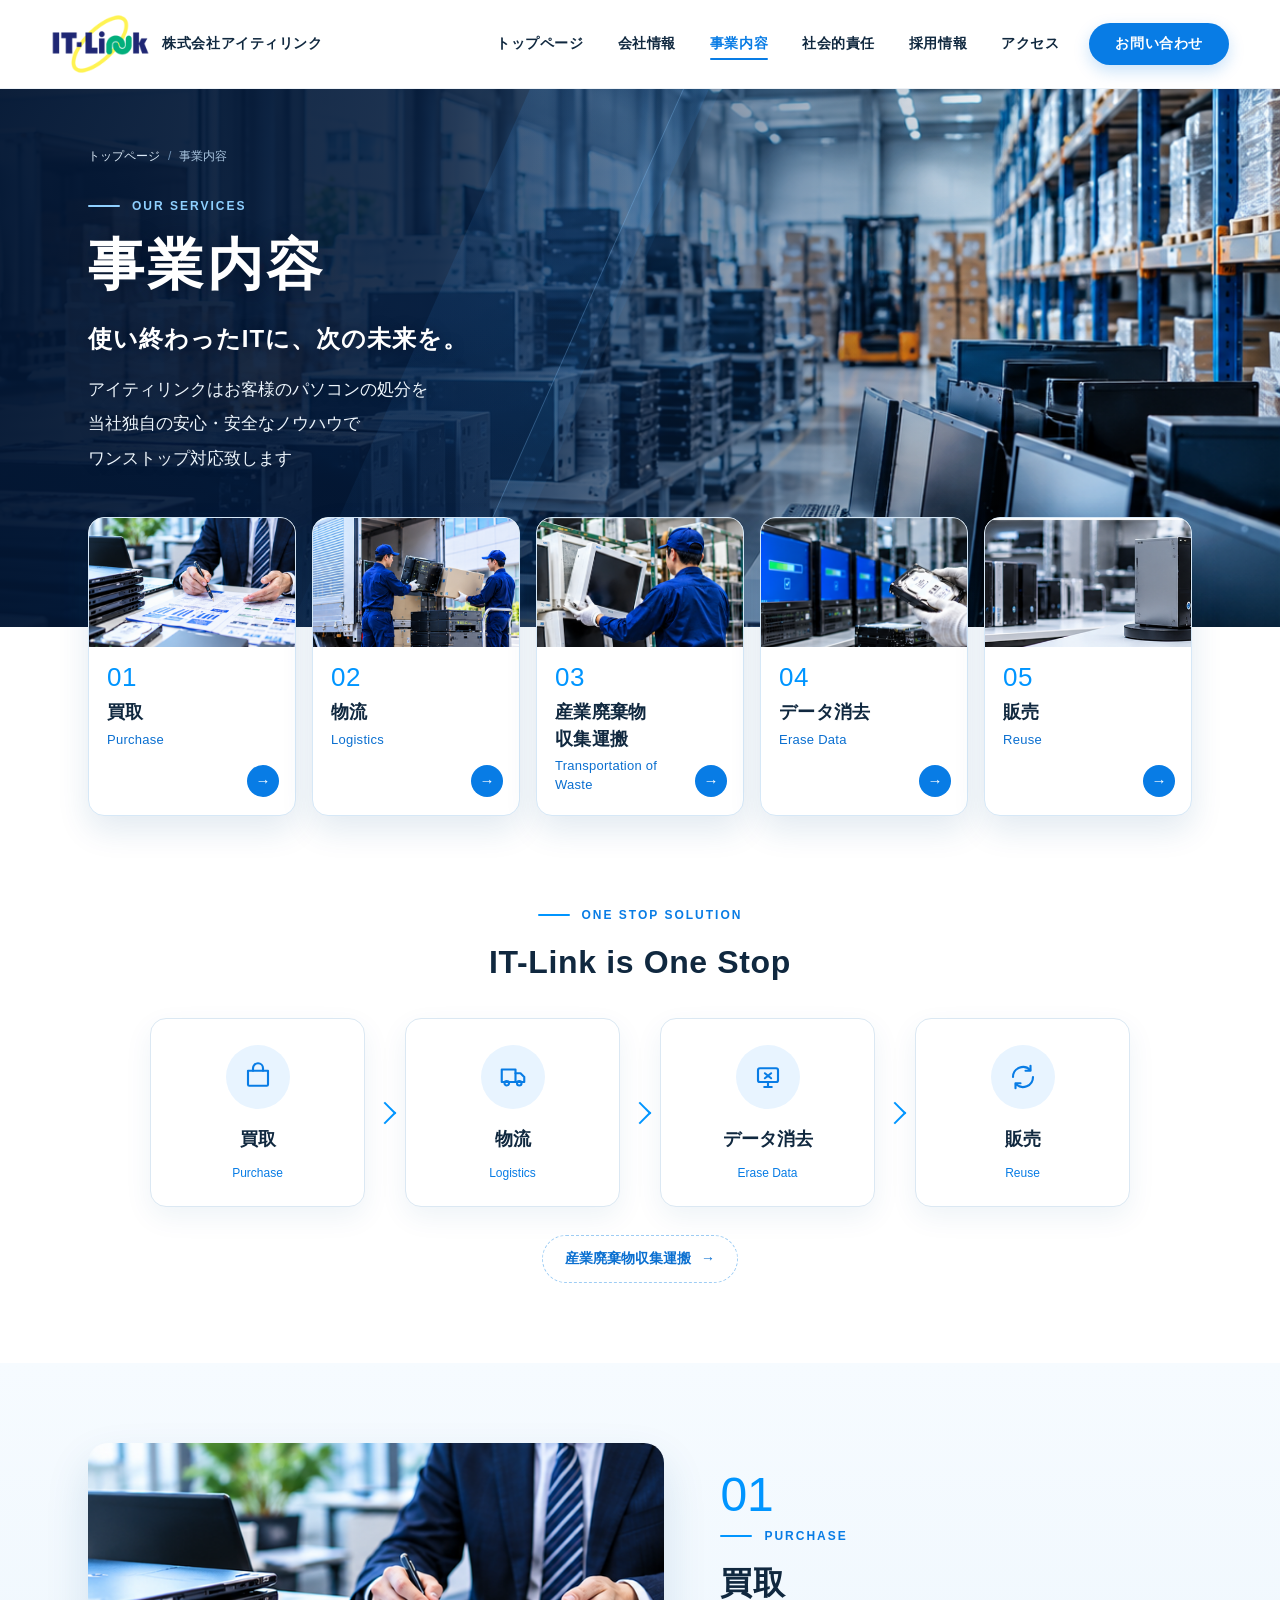
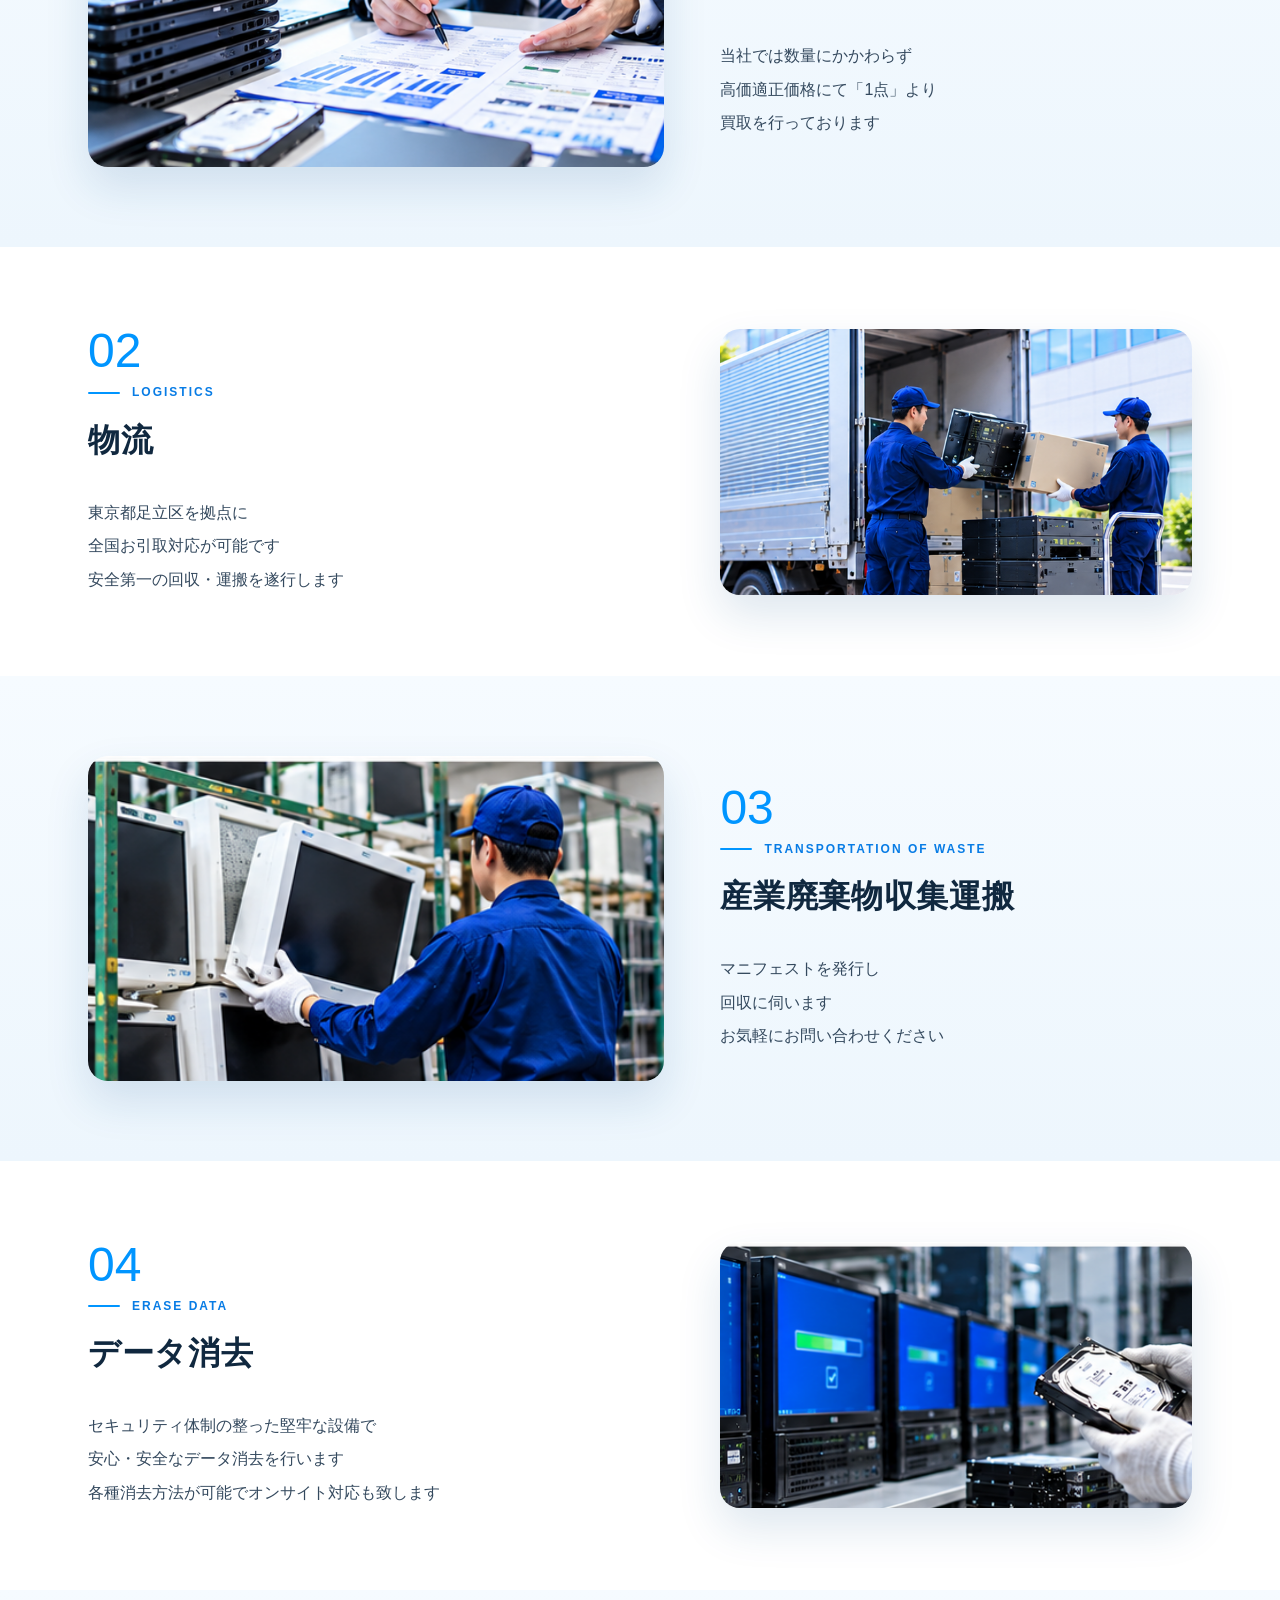
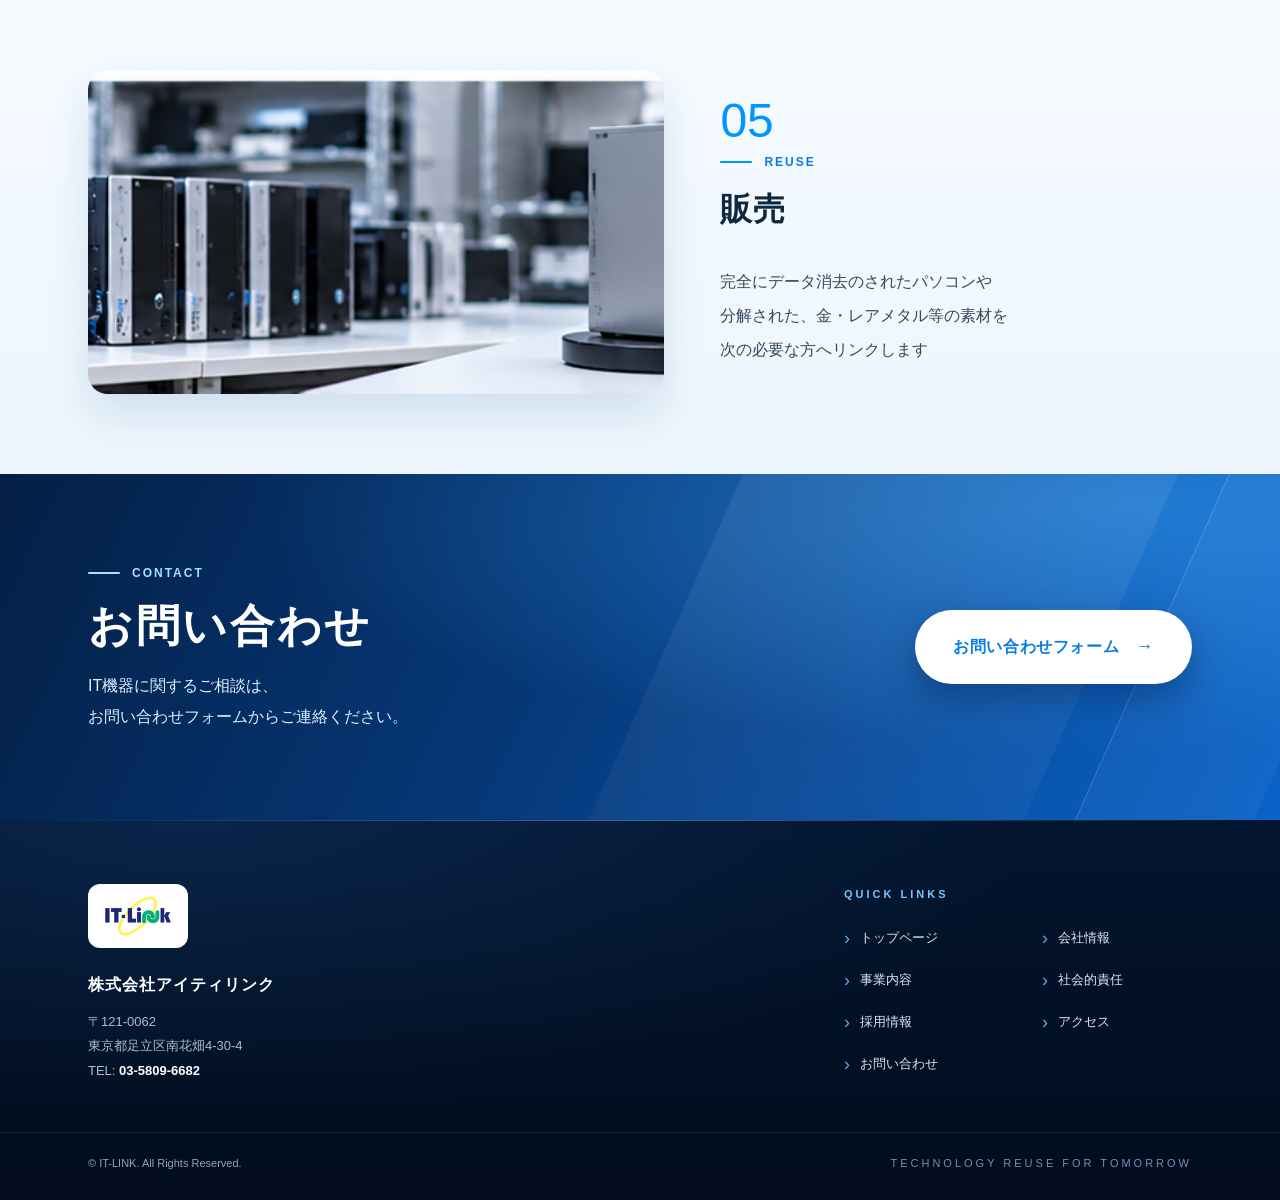
==== commit 720ff95f: "fix all manu" ====
--- a/service/index.html
+++ b/service/index.html
@@ -202,10 +202,6 @@
           <p class="section-label">PURCHASE</p>
           <h2 class="section-title">買取</h2>
           <p class="sv-detail-desc">当社では数量にかかわらず<br>高価適正価格にて「1点」より<br>買取を行っております</p>
-          <a href="https://www.it-link.jp/purchase.html" class="sv-more" target="_blank" rel="noopener noreferrer">
-            もっと詳しく <span aria-hidden="true">↗</span>
-            <span class="contact-note">（公式サイトの買取ページが新しいタブで開きます）</span>
-          </a>
         </div>
       </div>
     </section>
@@ -220,10 +216,6 @@
           <p class="section-label">LOGISTICS</p>
           <h2 class="section-title">物流</h2>
           <p class="sv-detail-desc">東京都足立区を拠点に<br>全国お引取対応が可能です<br>安全第一の回収・運搬を遂行します</p>
-          <a href="https://www.it-link.jp/logistics.html" class="sv-more" target="_blank" rel="noopener noreferrer">
-            もっと詳しく <span aria-hidden="true">↗</span>
-            <span class="contact-note">（公式サイトの物流ページが新しいタブで開きます）</span>
-          </a>
         </div>
       </div>
     </section>
@@ -238,10 +230,6 @@
           <p class="section-label">TRANSPORTATION OF WASTE</p>
           <h2 class="section-title">産業廃棄物収集運搬</h2>
           <p class="sv-detail-desc">マニフェストを発行し<br>回収に伺います<br>お気軽にお問い合わせください</p>
-          <a href="https://www.it-link.jp/waste.html" class="sv-more" target="_blank" rel="noopener noreferrer">
-            もっと詳しく <span aria-hidden="true">↗</span>
-            <span class="contact-note">（公式サイトの産業廃棄物収集運搬ページが新しいタブで開きます）</span>
-          </a>
         </div>
       </div>
     </section>
@@ -256,10 +244,6 @@
           <p class="section-label">ERASE DATA</p>
           <h2 class="section-title">データ消去</h2>
           <p class="sv-detail-desc">セキュリティ体制の整った堅牢な設備で<br>安心・安全なデータ消去を行います<br>各種消去方法が可能でオンサイト対応も致します</p>
-          <a href="https://www.it-link.jp/erase.html" class="sv-more" target="_blank" rel="noopener noreferrer">
-            もっと詳しく <span aria-hidden="true">↗</span>
-            <span class="contact-note">（公式サイトのデータ消去ページが新しいタブで開きます）</span>
-          </a>
         </div>
       </div>
     </section>
@@ -274,10 +258,6 @@
           <p class="section-label">REUSE</p>
           <h2 class="section-title">販売</h2>
           <p class="sv-detail-desc">完全にデータ消去のされたパソコンや<br>分解された、金・レアメタル等の素材を<br>次の必要な方へリンクします</p>
-          <a href="https://www.it-link.jp/reuse.html" class="sv-more" target="_blank" rel="noopener noreferrer">
-            もっと詳しく <span aria-hidden="true">↗</span>
-            <span class="contact-note">（公式サイトの販売ページが新しいタブで開きます）</span>
-          </a>
         </div>
       </div>
     </section>
--- a/assets/css/service.css
+++ b/assets/css/service.css
@@ -318,30 +318,12 @@
 }
 
 .sv-detail-desc {
-  margin: 0 0 28px;
+  margin: 0;
   color: #34495e;
   font-size: 16px;
   line-height: 2.1;
 }
 
-.sv-more {
-  display: inline-flex;
-  align-items: center;
-  gap: 14px;
-  padding: 13px 30px;
-  border-radius: 50px;
-  background: var(--blue);
-  color: var(--white);
-  font-size: 14px;
-  font-weight: 700;
-  box-shadow: 0 10px 22px rgba(8, 124, 229, 0.22);
-  transition: background 0.2s, transform 0.2s;
-}
-
-.sv-more:hover {
-  background: var(--blue-deep);
-  transform: translateY(-2px);
-}
 
 /* ---------- responsive ---------- */
 
@@ -448,14 +430,12 @@
   .sv-card,
   .sv-card-photo img,
   .sv-card-arrow,
-  .sv-flow-step,
-  .sv-more {
+  .sv-flow-step {
     transition: none;
   }
 
   .sv-card:hover,
-  .sv-card:focus-visible,
-  .sv-more:hover {
+  .sv-card:focus-visible {
     transform: none;
   }
 }
